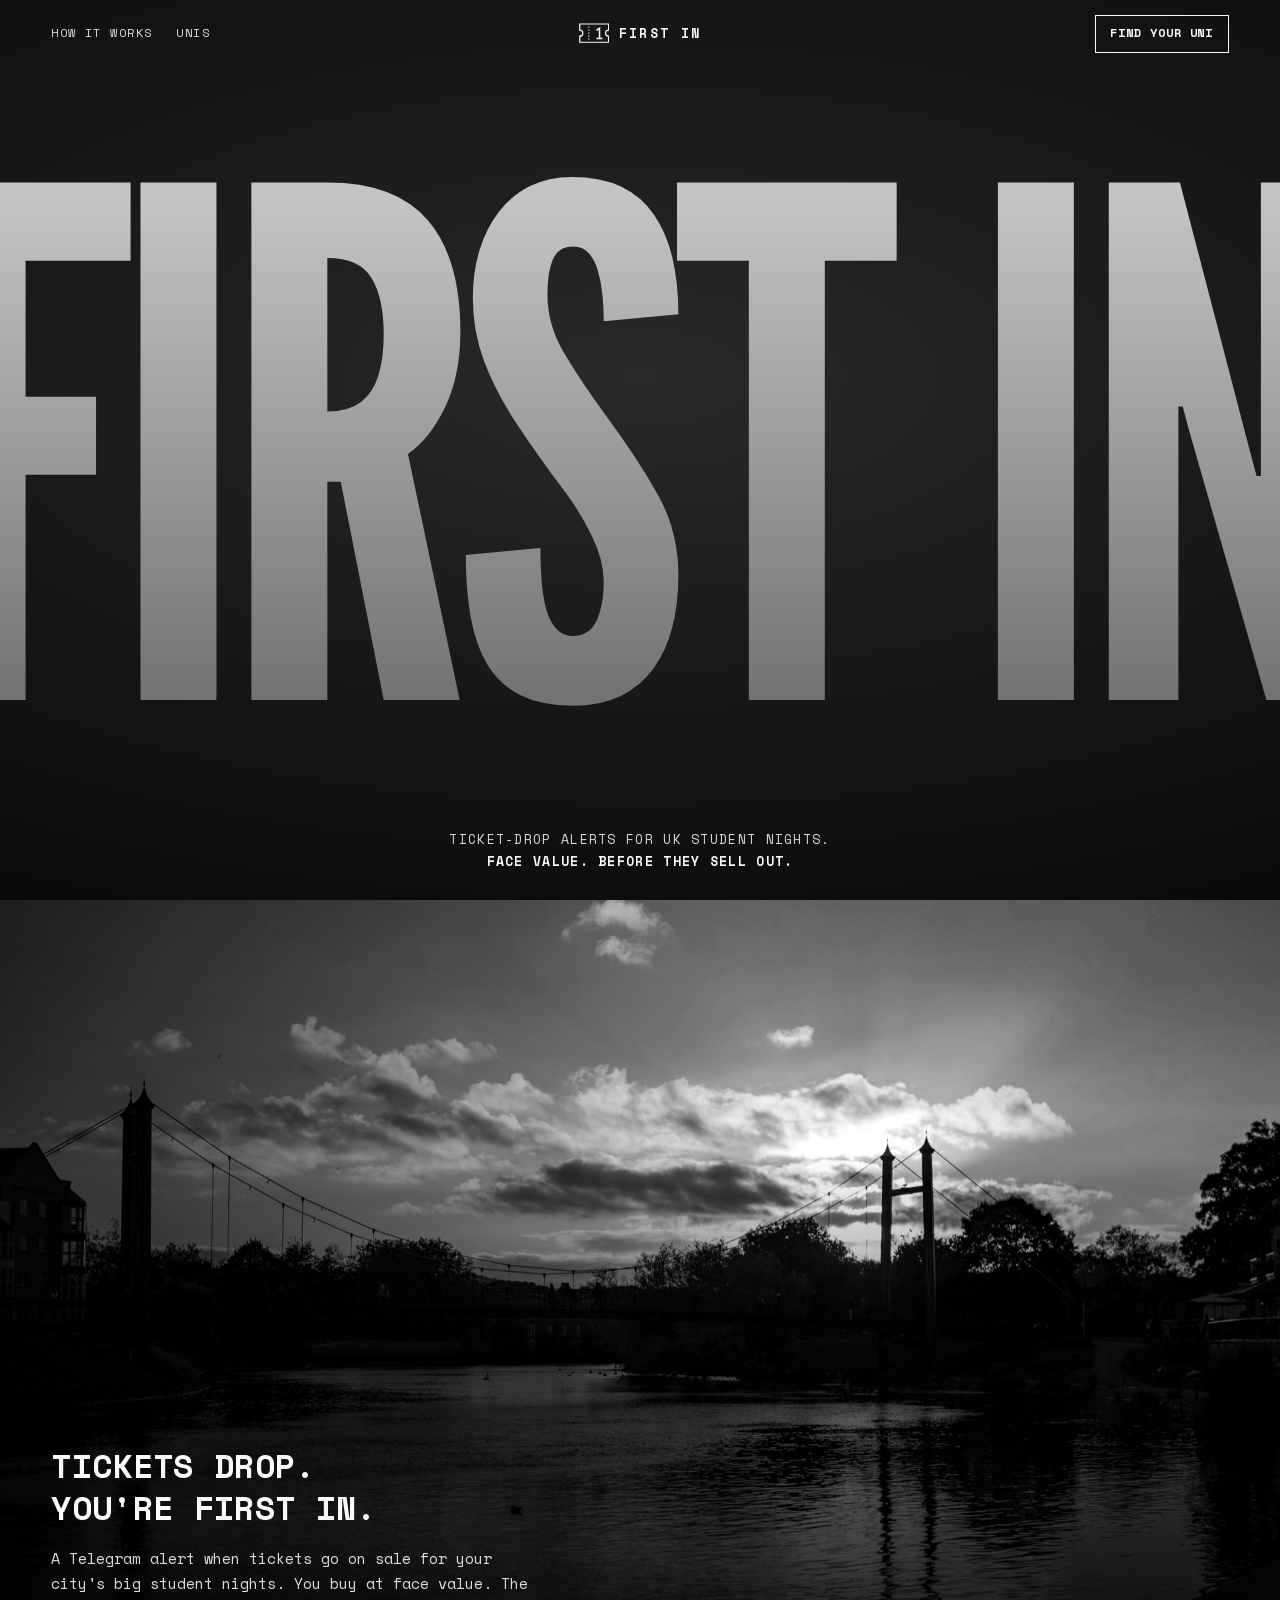
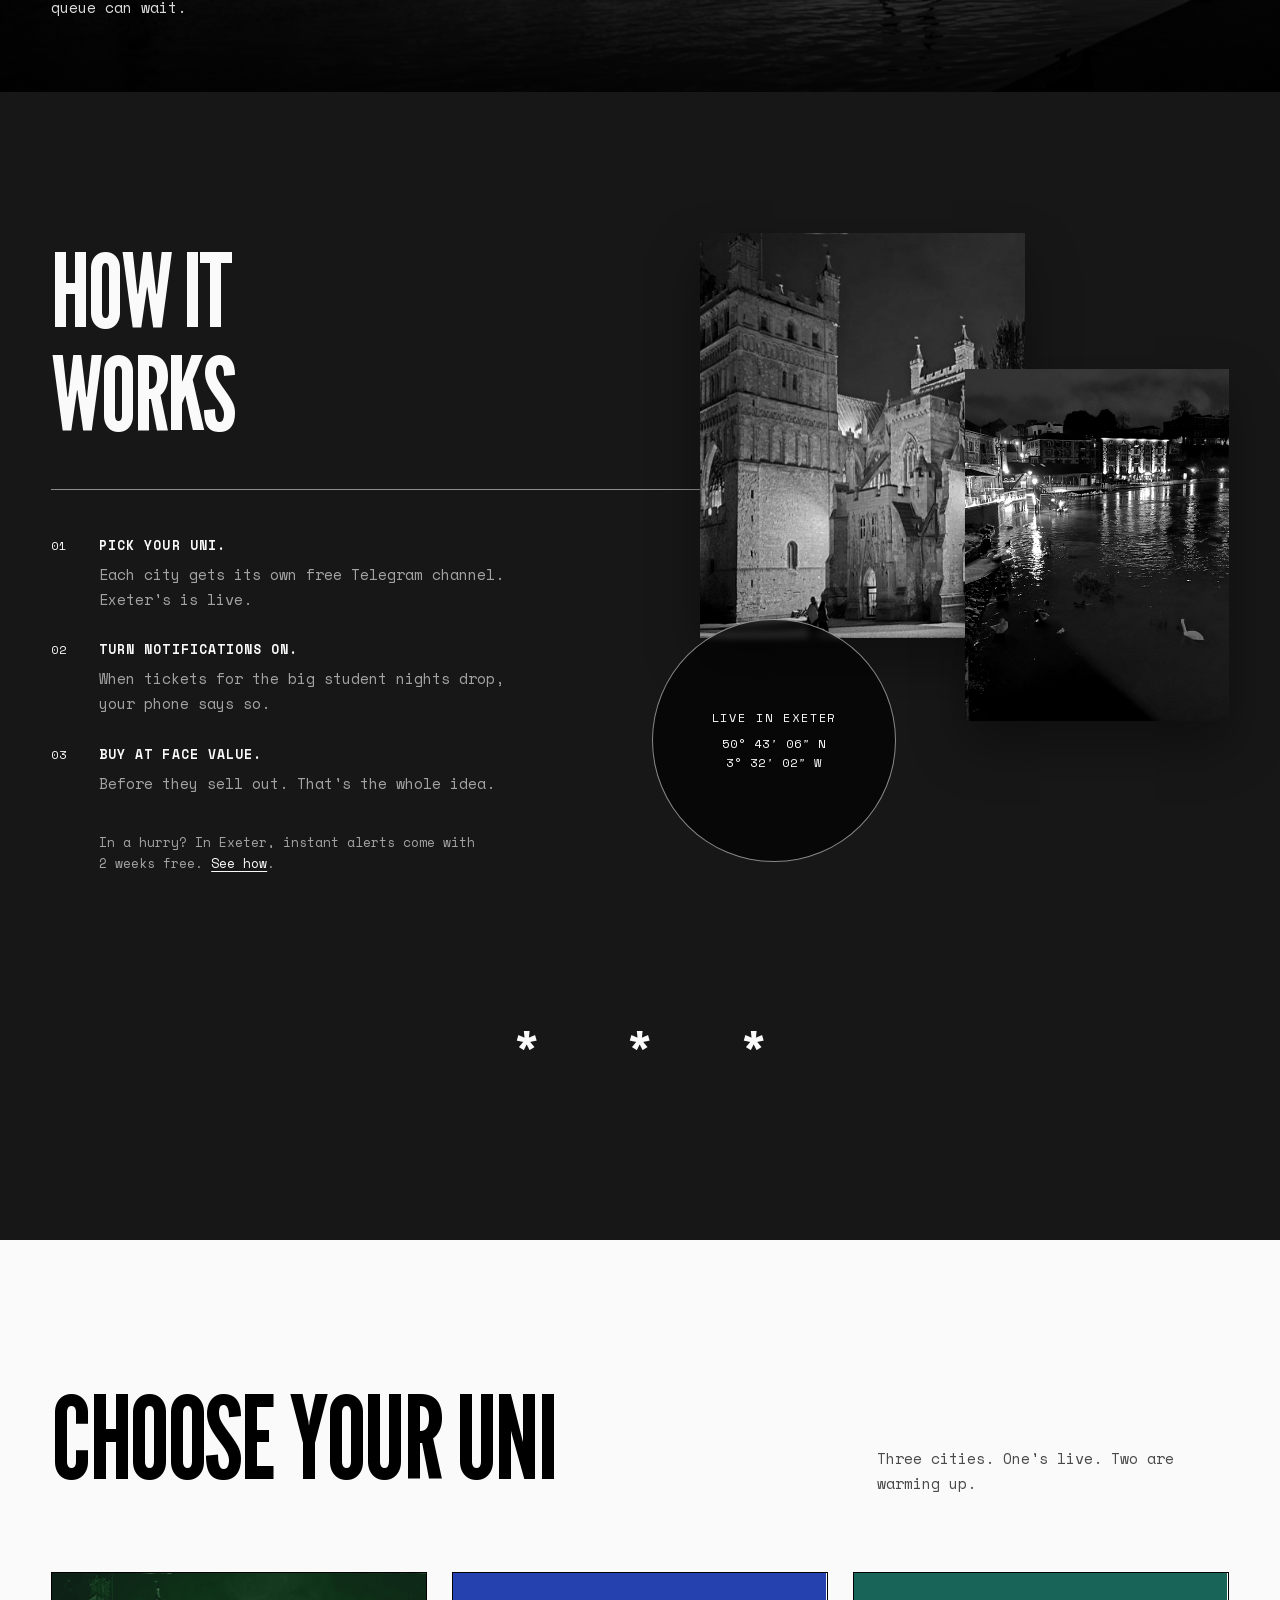
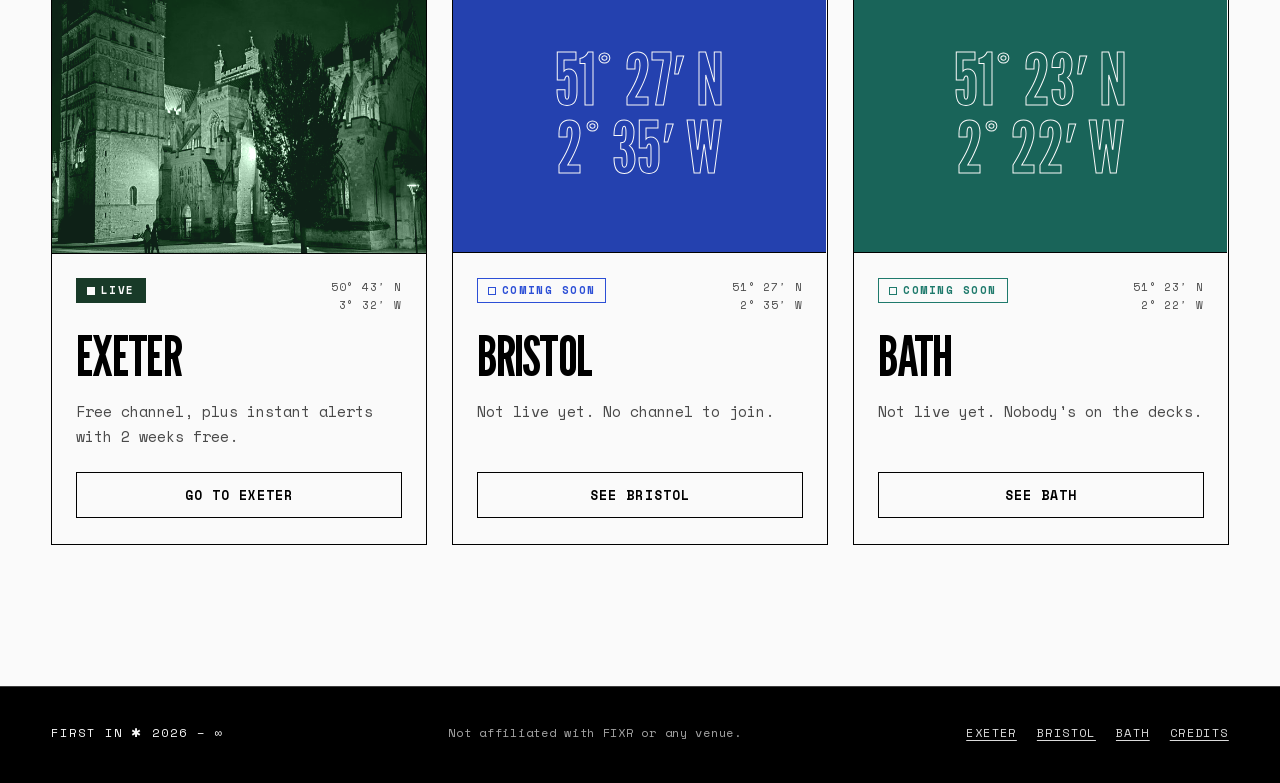
==== index.html @ 1afda3da "First In website: home, Exeter, Bristol and Bath (coming soon), credits Singularity-inspired static " ====
<!doctype html>
<html lang="en-GB">
<head>
  <meta charset="utf-8">
  <meta name="viewport" content="width=device-width, initial-scale=1">
  <title>First In – Ticket-drop alerts for UK student nights</title>
  <meta name="description" content="First In tells students the moment tickets drop for their city's big student nights, so they can buy at face value before they sell out. Live in Exeter. Bristol and Bath coming soon.">
  <meta name="theme-color" content="#171717">
  <meta property="og:type" content="website">
  <meta property="og:site_name" content="First In">
  <meta property="og:locale" content="en_GB">
  <meta property="og:title" content="First In – Ticket-drop alerts for UK student nights">
  <meta property="og:description" content="Know the moment tickets drop for your city's big student nights. Buy at face value, before they sell out.">
  <meta name="twitter:card" content="summary">
  <link rel="icon" href="assets/favicon.svg" type="image/svg+xml">
  <link rel="apple-touch-icon" href="assets/apple-touch-icon.png">
  <link rel="preload" href="assets/fonts/league-gothic-latin.woff2" as="font" type="font/woff2" crossorigin>
  <link rel="preload" href="assets/fonts/space-mono-400-latin.woff2" as="font" type="font/woff2" crossorigin>
  <link rel="preload" href="assets/fonts/space-mono-700-latin.woff2" as="font" type="font/woff2" crossorigin>
  <link rel="stylesheet" href="assets/css/style.css">
  <script src="assets/js/main.js" defer></script>
</head>
<body class="page-home">
  <header class="site-header">
    <a class="skip" href="#main">Skip to content</a>
    <nav class="site-nav" aria-label="Primary">
      <a href="#how">How it works</a>
      <a href="#unis">Unis</a>
    </nav>
    <a class="wordmark" href="./" aria-current="page">
      <svg class="logo" viewBox="0 0 40 26" width="30" height="20" aria-hidden="true" focusable="false"><path d="M1 1H39V9A4 4 0 0 0 39 17V25H1V17A4 4 0 0 0 1 9Z" fill="none" stroke="currentColor" stroke-width="1.6"/><path d="M13 4V22" fill="none" stroke="currentColor" stroke-width="1.2" stroke-dasharray="2 2"/><path d="M23 9.5L27 6.5V20M23 20H31" fill="none" stroke="currentColor" stroke-width="2"/></svg>
      <span>First In</span>
    </a>
    <a class="btn btn--small site-header__cta" href="#unis">Find your uni</a>
  </header>

  <main id="main">
    <section class="hero" aria-labelledby="hero-title">
      <div class="hero__stage">
        <h1 class="hero__word" id="hero-title">First In</h1>
      </div>
      <p class="hero__tag">Ticket-drop alerts for UK student nights. <strong>Face value. Before they sell out.</strong></p>
      <div class="hero__meta">
        <p>Live: Exeter</p>
        <p>Soon: Bristol, Bath</p>
        <p>On Telegram</p>
      </div>
    </section>

    <section class="band" aria-label="Tickets drop">
      <div class="band__media ph" style="--pos: 50% 55%">
        <img src="assets/img/exeter-river-twilight-900.jpg"
             srcset="assets/img/exeter-river-twilight-900.jpg 900w, assets/img/exeter-river-twilight.jpg 1800w"
             sizes="(max-aspect-ratio: 1/1) 132vh, 100vw" width="900" height="600" loading="lazy" decoding="async"
             alt="The River Exe at sunset, with the suspension footbridge silhouetted against a golden sky">
      </div>
      <div class="band__text">
        <p class="band__line">Tickets drop.<br>You're first in.</p>
        <p class="band__sub">A Telegram alert when tickets go on sale for your city's big student nights. You buy at face value. The queue can wait.</p>
      </div>
    </section>

    <section class="editorial" id="how" aria-labelledby="how-title">
      <div class="editorial__text">
        <h2 class="display" id="how-title">How it<br>works</h2>
        <div class="editorial__rule" aria-hidden="true"></div>
        <ol class="steps" role="list">
          <li>
            <span class="steps__n">01</span>
            <div>
              <h3>Pick your uni.</h3>
              <p>Each city gets its own free Telegram channel. Exeter's is live.</p>
            </div>
          </li>
          <li>
            <span class="steps__n">02</span>
            <div>
              <h3>Turn notifications on.</h3>
              <p>When tickets for the big student nights drop, your phone says so.</p>
            </div>
          </li>
          <li>
            <span class="steps__n">03</span>
            <div>
              <h3>Buy at face value.</h3>
              <p>Before they sell out. That's the whole idea.</p>
            </div>
          </li>
        </ol>
        <p class="editorial__note">In a hurry? In Exeter, instant alerts come with 2&nbsp;weeks free. <a href="exeter/#join">See how</a>.</p>
      </div>

      <div class="collage">
        <figure class="ph collage__a">
          <img src="assets/img/exeter-cathedral-night-900.jpg" width="900" height="512"
               sizes="(max-width: 760px) 70vw, 30vw"
               srcset="assets/img/exeter-cathedral-night-900.jpg 900w, assets/img/exeter-cathedral-night.jpg 1800w"
               loading="lazy" decoding="async" style="object-position: 22% 50%"
               alt="Exeter Cathedral floodlit against a deep blue night sky">
        </figure>
        <figure class="ph collage__b">
          <img src="assets/img/exeter-quay-night-900.jpg" width="900" height="675"
               sizes="(max-width: 760px) 50vw, 25vw"
               srcset="assets/img/exeter-quay-night-900.jpg 900w, assets/img/exeter-quay-night.jpg 1800w"
               loading="lazy" decoding="async" style="object-position: 60% 50%"
               alt="Exeter Quay at night, its lights reflected in the River Exe">
        </figure>
        <p class="coords">
          <span class="coords__label">Live in Exeter</span>
          <span>50° 43′ 06″ N</span>
          <span>3° 32′ 02″ W</span>
        </p>
      </div>
    </section>

    <hr class="divider">

    <section class="light" id="unis" aria-labelledby="unis-title">
      <div class="light__head">
        <h2 class="display" id="unis-title">Choose your uni</h2>
        <p class="light__intro">Three cities. One's live. Two are warming up.</p>
      </div>

      <ul class="cards" role="list">
        <li class="card card--exeter">
          <div class="card__media ph ph--duo">
            <img src="assets/img/exeter-cathedral-night-900.jpg" width="900" height="512"
                 sizes="(max-width: 760px) 100vw, 33vw"
                 srcset="assets/img/exeter-cathedral-night-900.jpg 900w, assets/img/exeter-cathedral-night.jpg 1800w"
                 loading="lazy" decoding="async" style="object-position: 35% 50%"
                 alt="Exeter Cathedral floodlit against a deep blue night sky">
          </div>
          <div class="card__body">
            <div class="card__top">
              <p class="status status--live">Live</p>
              <p class="card__coords">50° 43′ N<br>3° 32′ W</p>
            </div>
            <h3 class="card__title">Exeter</h3>
            <p class="card__text">Free channel, plus instant alerts with 2&nbsp;weeks free.</p>
            <div class="card__actions">
              <a class="btn btn--block" href="exeter/">Go to Exeter</a>
            </div>
          </div>
        </li>

        <li class="card card--bristol">
          <div class="card__media card__panel" aria-hidden="true">
            <span>51° 27′ N</span>
            <span>2° 35′ W</span>
          </div>
          <div class="card__body">
            <div class="card__top">
              <p class="status">Coming soon</p>
              <p class="card__coords">51° 27′ N<br>2° 35′ W</p>
            </div>
            <h3 class="card__title">Bristol</h3>
            <p class="card__text">Not live yet. No channel to join.</p>
            <div class="card__actions">
              <a class="btn btn--block" href="bristol/">See Bristol</a>
            </div>
          </div>
        </li>

        <li class="card card--bath">
          <div class="card__media card__panel" aria-hidden="true">
            <span>51° 23′ N</span>
            <span>2° 22′ W</span>
          </div>
          <div class="card__body">
            <div class="card__top">
              <p class="status">Coming soon</p>
              <p class="card__coords">51° 23′ N<br>2° 22′ W</p>
            </div>
            <h3 class="card__title">Bath</h3>
            <p class="card__text">Not live yet. Nobody's on the decks.</p>
            <div class="card__actions">
              <a class="btn btn--block" href="bath/">See Bath</a>
            </div>
          </div>
        </li>
      </ul>
    </section>
  </main>

  <footer class="site-footer">
    <p class="site-footer__mark">First In <span class="star" aria-hidden="true">✱</span> 2026 – ∞</p>
    <p>Not affiliated with FIXR or any venue.</p>
    <nav aria-label="Footer">
      <ul>
        <li><a href="exeter/">Exeter</a></li>
        <li><a href="bristol/">Bristol</a></li>
        <li><a href="bath/">Bath</a></li>
        <li><a href="credits/">Credits</a></li>
      </ul>
    </nav>
  </footer>
</body>
</html>
---- assets/css/style.css ----
/* ==========================================================================
   First In - shared stylesheet
   One file for every page. Each page picks its palette with a body class:
     (none)          neutral monochrome (home, credits, 404)
     .theme-exeter   forest green, brass, ivory
     .theme-bristol  monochrome + Bristol-blue accent
     .theme-bath     monochrome + spa-water accent
   ========================================================================== */

/* ---------- Fonts (self-hosted, SIL OFL 1.1 - see assets/fonts/) ---------- */

@font-face {
  font-family: "League Gothic";
  src: url("../fonts/league-gothic-latin.woff2") format("woff2");
  font-weight: 400;
  font-style: normal;
  font-display: swap;
}

@font-face {
  font-family: "Space Mono";
  src: url("../fonts/space-mono-400-latin.woff2") format("woff2");
  font-weight: 400;
  font-style: normal;
  font-display: swap;
}

@font-face {
  font-family: "Space Mono";
  src: url("../fonts/space-mono-700-latin.woff2") format("woff2");
  font-weight: 700;
  font-style: normal;
  font-display: swap;
}

/* ---------- Tokens ---------- */

:root {
  --font-display: "League Gothic", "Oswald", "Impact", "Arial Narrow", sans-serif;
  --font-mono: "Space Mono", ui-monospace, "SF Mono", Menlo, Consolas, monospace;

  /* neutral palette */
  --black: #000;
  --dark: #171717;
  --grey: #dcdcdc;
  --paper: #fafafa;
  --white: #fff;

  /* dark surfaces */
  --bg: var(--dark);
  --bg-glow: #2a2a2a;
  --bg-deep: #050505;
  --footer-bg: var(--black);
  --fg: var(--grey);          /* 13:1 on #171717 */
  --fg-strong: var(--paper);
  --fg-muted: #a3a3a3;        /* 7.1:1 on #171717 */
  --accent: var(--paper);     /* buttons, numbers, small labels on dark */
  --rule: rgba(220, 220, 220, 0.28);
  --rule-strong: rgba(220, 220, 220, 0.6);
  --focus: var(--paper);
  --header-solid: rgba(23, 23, 23, 0.94);
  --shade: 0, 0, 0;           /* rgb triplet for photo overlays */

  /* the giant hero word */
  --word-top: #c4c4c4;
  --word-bottom: #737373;     /* lowest stop still 3.8:1 on #171717 (large text) */

  /* light section */
  --light-bg: var(--paper);
  --light-fg: var(--black);
  --light-muted: #4a4a4a;     /* 8.5:1 on #fafafa */
  --light-accent: var(--black);

  /* photo treatment: neutral = plain greyscale */
  --duo-mid: transparent;
  --duo-hi: transparent;
  --duo-lo: transparent;

  --gutter: clamp(1rem, 4vw, 3.5rem);
  --section-pad: clamp(4.5rem, 11vw, 10rem);
  --header-h: 4.25rem;
}

.theme-exeter {
  --bg: #10261a;
  --bg-glow: #1f4a33;
  --bg-deep: #07140d;
  --footer-bg: #07140d;
  --fg: #f3eee2;              /* 13.8:1 on #10261a */
  --fg-strong: #f3eee2;
  --fg-muted: #c9c2ae;        /* 9.0:1 */
  --accent: #c9a86a;          /* brass, 7.1:1 on #10261a */
  --rule: rgba(201, 168, 106, 0.38);
  --rule-strong: rgba(201, 168, 106, 0.8);
  --focus: #c9a86a;
  --header-solid: rgba(16, 38, 26, 0.95);
  --shade: 7, 20, 13;
  --word-top: #e2c992;
  --word-bottom: #93754a;     /* 3.7:1 on #10261a (large text) */
  --light-bg: #f3eee2;
  --light-fg: #10261a;        /* 13.8:1 on ivory */
  --light-muted: #34463a;     /* 8.7:1 on ivory */
  --light-accent: #7a5e2f;    /* dark brass, 5.2:1 on ivory */
  --duo-mid: #1f4a33;
  --duo-hi: #f1e3c2;
  --duo-lo: #0e2117;
}

.theme-bristol {
  --accent: #8aa2ff;          /* Bristol blue (glass), 7.4:1 on #171717 */
  --rule: rgba(138, 162, 255, 0.3);
  --rule-strong: rgba(138, 162, 255, 0.75);
  --focus: #8aa2ff;
  --light-accent: #2c4fd6;
  --duo-mid: #3c4870;
  --duo-hi: #eceef4;
  --duo-lo: #0c0f18;
}

.theme-bath {
  --accent: #63c7b5;          /* spa water, 8.8:1 on #171717 */
  --rule: rgba(99, 199, 181, 0.3);
  --rule-strong: rgba(99, 199, 181, 0.75);
  --focus: #63c7b5;
  --light-accent: #1f7a6c;
  --duo-mid: #3b625b;
  --duo-hi: #ecf3f1;
  --duo-lo: #0a1412;
}

/* ---------- Base ---------- */

*,
*::before,
*::after {
  box-sizing: border-box;
}

html {
  -webkit-text-size-adjust: 100%;
  text-size-adjust: 100%;
}

@media (prefers-reduced-motion: no-preference) {
  html {
    scroll-behavior: smooth;
  }
}

body {
  margin: 0;
  background: var(--bg);
  color: var(--fg);
  font-family: var(--font-mono);
  font-size: 0.875rem;
  line-height: 1.65;
  overflow-x: hidden;
  overflow-x: clip;
  -webkit-font-smoothing: antialiased;
  -moz-osx-font-smoothing: grayscale;
}

@media (min-width: 1200px) {
  body {
    font-size: 0.9375rem;
  }
}

img,
svg {
  display: block;
  max-width: 100%;
}

img {
  height: auto;
}

a {
  color: inherit;
  text-underline-offset: 0.22em;
  text-decoration-thickness: 1px;
}

a:hover {
  text-decoration-thickness: 2px;
}

:focus-visible {
  outline: 2px solid var(--focus);
  outline-offset: 3px;
}

p {
  margin: 0 0 1em;
}

h1,
h2,
h3 {
  margin: 0;
  font-weight: 400;
}

[id] {
  scroll-margin-top: calc(var(--header-h) + 1rem);
}

.visually-hidden {
  position: absolute !important;
  width: 1px;
  height: 1px;
  padding: 0;
  margin: -1px;
  overflow: hidden;
  clip: rect(0 0 0 0);
  white-space: nowrap;
  border: 0;
}

.skip {
  position: absolute;
  left: var(--gutter);
  top: 0.75rem;
  z-index: 100;
  padding: 0.6rem 1rem;
  background: var(--fg-strong);
  color: var(--bg);
  font-size: 0.8125rem;
  text-transform: uppercase;
  letter-spacing: 0.08em;
  text-decoration: none;
}

/* hidden until focused (clipped, not moved off-screen, so the header's
   backdrop blur can't pick it up) */
.skip:not(:focus) {
  clip-path: inset(50%);
  width: 1px;
  height: 1px;
  padding: 0;
  overflow: hidden;
  white-space: nowrap;
}

/* ---------- Type ---------- */

.display {
  font-family: var(--font-display);
  font-weight: 400; /* League Gothic ships one (already heavy) weight */
  font-synthesis: none;
  text-transform: uppercase;
  letter-spacing: -0.03em;
  line-height: 1;
  font-size: clamp(3.4rem, 8vw, 9.5rem);
  color: var(--fg-strong);
}

.label {
  font-size: 0.75rem;
  text-transform: uppercase;
  letter-spacing: 0.14em;
  color: var(--fg-muted);
}

.mono-upper {
  text-transform: uppercase;
  letter-spacing: 0.06em;
}

/* ---------- Buttons ---------- */

.btn {
  --btn-fg: var(--accent);
  --btn-bg: var(--bg);
  display: inline-flex;
  align-items: center;
  justify-content: center;
  gap: 0.6em;
  min-height: 2.875rem;
  padding: 0.8rem 1.35rem;
  border: 1px solid var(--btn-fg);
  border-radius: 0;
  background: transparent;
  color: var(--btn-fg);
  font-family: var(--font-mono);
  font-size: 0.8125rem;
  font-weight: 700;
  line-height: 1.2;
  text-transform: uppercase;
  letter-spacing: 0.08em;
  text-decoration: none;
  text-align: center;
  cursor: pointer;
  transition: background-color 0.2s ease, color 0.2s ease;
}

.btn:hover,
.btn:focus-visible {
  background: var(--btn-fg);
  color: var(--btn-bg);
}

.btn--small {
  min-height: 2.375rem;
  padding: 0.55rem 0.9rem;
  font-size: 0.75rem;
}

.btn--block {
  display: flex;
  width: 100%;
}

.btn--quiet {
  --btn-fg: var(--fg);
}

/* ---------- Header ---------- */

.site-header {
  position: absolute;
  inset: 0 0 auto 0;
  z-index: 50;
  display: grid;
  grid-template-columns: 1fr auto 1fr;
  align-items: center;
  gap: 1rem;
  min-height: var(--header-h);
  padding: 0.75rem var(--gutter);
  color: var(--fg);
  border-bottom: 1px solid transparent;
  transition: background-color 0.3s ease, border-color 0.3s ease;
}

/* With JS the header sticks to the top and turns solid once you scroll.
   Without JS it simply scrolls away with the hero. */
.js .site-header {
  position: fixed;
}

.site-header.is-solid {
  background: var(--header-solid);
  border-bottom-color: var(--rule);
  -webkit-backdrop-filter: blur(8px);
  backdrop-filter: blur(8px);
}

.site-nav {
  display: flex;
  gap: 1.5rem;
  font-size: 0.75rem;
  text-transform: uppercase;
  letter-spacing: 0.12em;
}

.site-nav a {
  text-decoration: none;
  padding: 0.35rem 0;
  border-bottom: 1px solid transparent;
}

.site-nav a:hover,
.site-nav a[aria-current="page"] {
  border-bottom-color: currentColor;
}

.wordmark {
  display: inline-flex;
  align-items: center;
  gap: 0.6rem;
  justify-self: center;
  padding: 0.35rem 0;
  color: var(--fg-strong);
  font-size: 0.8125rem;
  font-weight: 700;
  text-transform: uppercase;
  letter-spacing: 0.18em;
  text-decoration: none;
  white-space: nowrap;
}

.wordmark .logo {
  width: 1.9rem;
  height: auto;
  flex: none;
}

.wordmark__sub {
  color: var(--accent);
  font-weight: 400;
}

.site-header__cta {
  justify-self: end;
}

@media (max-width: 760px) {
  .site-header {
    grid-template-columns: 1fr auto;
  }

  .site-nav {
    display: none;
  }

  .wordmark {
    justify-self: start;
  }
}

@media (max-width: 400px) {
  .wordmark {
    letter-spacing: 0.12em;
    font-size: 0.75rem;
  }

  .wordmark .logo {
    width: 1.6rem;
  }
}

/* ---------- Hero ---------- */

.hero {
  position: relative;
  display: grid;
  grid-template-rows: 1fr auto auto;
  min-height: 100vh;
  min-height: 100svh;
  padding: calc(var(--header-h) + 0.5rem) 0 1.75rem;
  overflow: hidden;
  background:
    radial-gradient(120% 75% at 50% 42%, var(--bg-glow) 0%, var(--bg) 48%, var(--bg-deep) 100%);
  isolation: isolate;
}

.hero__stage {
  display: flex;
  align-items: center;
  justify-content: center; /* an over-wide child overflows equally both sides */
  min-width: 0;
}

.hero__word {
  flex: none;
  margin: 0;
  font-family: var(--font-display);
  font-weight: 400;
  font-synthesis: none;
  /* purely width-driven so the word always bleeds off both edges. It is never
     shrunk to fit the height: on wide, short screens the hero just runs past
     the fold (the tagline sits below it) rather than losing the crop */
  font-size: var(--hero-size, 55vw);
  translate: var(--hero-nudge, 0) 0;
  line-height: 0.86;
  letter-spacing: -0.03em;
  text-transform: uppercase;
  white-space: nowrap;
  color: var(--word-bottom);
  background: linear-gradient(180deg, var(--word-top) 10%, var(--word-bottom) 92%);
  -webkit-background-clip: text;
  background-clip: text;
  -webkit-text-fill-color: transparent;
  user-select: none;
}

@media (prefers-reduced-motion: no-preference) {
  .hero__word {
    animation: drift 26s ease-in-out infinite alternate;
  }
}

/* each word overflows ~5vw per side, so a 2vw drift keeps both edges cropped */
@keyframes drift {
  from {
    transform: translateX(-2vw);
  }
  to {
    transform: translateX(2vw);
  }
}

.hero__tag {
  max-width: 34rem;
  margin: 1.25rem auto 0;
  padding: 0 var(--gutter);
  text-align: center;
  font-size: 0.8125rem;
  line-height: 1.7;
  text-transform: uppercase;
  letter-spacing: 0.1em;
  color: var(--fg);
  text-wrap: balance;
}

.hero__tag strong {
  display: block;
  color: var(--accent);
  font-weight: 700;
}

.hero__actions {
  display: flex;
  flex-wrap: wrap;
  justify-content: center;
  gap: 0.75rem;
  margin-top: 1.5rem;
  padding: 0 var(--gutter);
}

.hero__meta {
  display: flex;
  flex-wrap: wrap;
  justify-content: space-between;
  gap: 0.5rem 2rem;
  margin-top: 2.5rem;
  padding: 0 var(--gutter);
  font-size: 0.6875rem;
  text-transform: uppercase;
  letter-spacing: 0.14em;
  color: var(--fg-muted);
}

.hero__meta p {
  margin: 0;
}

/* Page-specific hero sizes, measured from League Gothic's glyph widths
   (incl. -0.03em tracking) so each word's ink is ~108-110% of the viewport
   width. --hero-nudge centres the ink rather than the advance box (the first
   letter's left side bearing is wider than the last one's right), so both
   edges crop by the same amount. */
.page-home    { --hero-size: 55vw;  --hero-nudge: -0.015em; }
.page-exeter  { --hero-size: 59vw;  --hero-nudge: -0.025em; }
.page-bristol { --hero-size: 54vw;  --hero-nudge: -0.033em; }
.page-bath    { --hero-size: 88vw;  --hero-nudge: -0.015em; }
.page-404     { --hero-size: 112vw; --hero-nudge: -0.016em; }

/* On short landscape screens drop the meta row so the hero stays compact */
@media (min-aspect-ratio: 1/1) and (max-height: 1000px) {
  .hero__meta {
    display: none;
  }
}

/* Portrait phones: the word is width-bound, so trim the empty height around it */
@media (max-aspect-ratio: 3/4) {
  .hero {
    min-height: 0;
    padding-top: calc(var(--header-h) + 16vh);
    padding-bottom: 9vh;
  }

  /* coming-soon and 404 heroes carry a button: keep it above the fold */
  .hero--actions {
    padding-top: calc(var(--header-h) + 6vh);
  }

  .hero__tag {
    margin-top: 2.25rem;
  }
}

@media (max-width: 600px) {
  .hero__tag {
    letter-spacing: 0.05em;
  }

  .hero__meta {
    justify-content: center;
    text-align: center;
  }
}

/* ---------- Photos: greyscale by default, duotone where a palette says so ---------- */

.ph {
  position: relative;
  overflow: hidden;
  background: var(--duo-mid, transparent);
  isolation: isolate;
}

.ph img {
  width: 100%;
  height: 100%;
  object-fit: cover;
  filter: grayscale(1) contrast(1.08);
}

.ph--plain img {
  filter: none;
}

.ph--duo img {
  mix-blend-mode: luminosity;
  filter: grayscale(1) contrast(1.12) brightness(1.04);
}

/* highlights pushed toward the light tone, shadows lifted to the dark tone */
.ph--duo::before,
.ph--duo::after {
  content: "";
  position: absolute;
  inset: 0;
  pointer-events: none;
}

.ph--duo::before {
  background: var(--duo-hi);
  mix-blend-mode: multiply;
}

.ph--duo::after {
  background: var(--duo-lo);
  mix-blend-mode: lighten;
}

/* ---------- Full-bleed photo band ---------- */

.band {
  position: relative;
  display: grid;
  align-items: end;
  min-height: 88vh;
  min-height: 88svh;
  color: var(--fg-strong);
  background: var(--bg-deep);
}

.band__media {
  position: absolute;
  inset: 0;
}

.band__media img {
  object-position: var(--pos, 50% 50%);
}

.band::after {
  content: "";
  position: absolute;
  inset: 0;
  background:
    linear-gradient(0deg, rgba(var(--shade), 0.92) 0%, rgba(var(--shade), 0.6) 32%, rgba(var(--shade), 0) 68%),
    linear-gradient(90deg, rgba(var(--shade), 0.55) 0%, rgba(var(--shade), 0) 60%);
  pointer-events: none;
}

/* Coming-soon pages: no photo, just the line on a dark panel */
.band--plain {
  min-height: 50vh;
  min-height: 50svh;
  border-top: 1px solid var(--rule);
  background: radial-gradient(75% 95% at 0% 100%, var(--bg-glow) 0%, var(--bg-deep) 72%);
}

.band--plain::after {
  content: none;
}

.band__text {
  position: relative;
  z-index: 1;
  max-width: 44rem;
  padding: 0 var(--gutter) clamp(2.5rem, 8vh, 6rem);
}

.band__line {
  margin: 0 0 1.1rem;
  font-size: clamp(1.35rem, 2.6vw, 2.25rem);
  line-height: 1.25;
  text-transform: uppercase;
  letter-spacing: 0.01em;
  font-weight: 700;
  text-wrap: balance;
}

.band__sub {
  max-width: 30rem;
  margin: 0;
  color: var(--fg);
  text-wrap: pretty;
}

.band__sub a {
  color: var(--accent);
}

/* ---------- Editorial section + collage ---------- */

.editorial {
  position: relative;
  display: grid;
  grid-template-columns: minmax(0, 5fr) minmax(0, 6fr);
  gap: clamp(2rem, 6vw, 6rem);
  align-items: center;
  padding: var(--section-pad) var(--gutter);
}

.editorial__text {
  position: relative;
  z-index: 2;
}

.editorial__rule {
  position: relative;
  height: 1px;
  margin: clamp(1.75rem, 3.5vw, 3rem) 0;
  /* runs across the gap and under the collage */
  width: calc(100% + clamp(2rem, 6vw, 6rem) + 18%);
  background: var(--rule-strong);
  z-index: -1;
}

.steps {
  list-style: none;
  margin: 0;
  padding: 0;
  display: grid;
  gap: 1.75rem;
  max-width: 30rem;
}

.steps li {
  display: grid;
  grid-template-columns: 3rem 1fr;
  align-items: baseline;
}

.steps__n {
  color: var(--accent);
  font-size: 0.75rem;
  letter-spacing: 0.1em;
}

.steps h3 {
  margin: 0 0 0.35rem;
  font-size: 0.8125rem;
  font-weight: 700;
  text-transform: uppercase;
  letter-spacing: 0.08em;
  color: var(--fg-strong);
}

.steps p {
  margin: 0;
  color: var(--fg-muted);
  text-wrap: pretty;
}

.steps p + p {
  margin-top: 0.5rem;
}

.steps a {
  color: var(--accent);
}

.editorial__note {
  max-width: 30rem;
  margin: 2.25rem 0 0;
  padding-left: 3rem;
  color: var(--fg-muted);
  font-size: 0.8125rem;
  text-wrap: pretty;
}

.editorial__note a {
  color: var(--accent);
}

/* above .editorial__text (z-index 2) so the rule tucks under the photos */
.collage {
  position: relative;
  z-index: 3;
  aspect-ratio: 1 / 1.08;
  margin: 0;
}

.collage .ph {
  position: absolute;
  margin: 0;
  box-shadow: 0 1.5rem 3rem rgba(0, 0, 0, 0.35);
}

.collage__a {
  top: 0;
  left: 12%;
  width: 54%;
  aspect-ratio: 4 / 5;
}

.collage__b {
  top: 21%;
  right: 0;
  width: 44%;
  aspect-ratio: 3 / 4;
  z-index: 2;
}

.coords {
  position: absolute;
  left: 4%;
  bottom: 3%;
  z-index: 4;
  display: grid;
  place-content: center;
  width: clamp(9.5rem, 19vw, 17.5rem);
  aspect-ratio: 1;
  margin: 0;
  border: 1px solid var(--rule-strong);
  border-radius: 50%;
  background: rgba(var(--shade), 0.66);
  -webkit-backdrop-filter: blur(3px);
  backdrop-filter: blur(3px);
  text-align: center;
  font-size: clamp(0.6875rem, 0.95vw, 0.875rem);
  line-height: 1.6;
  letter-spacing: 0.08em;
  color: var(--fg-strong);
}

.coords__label {
  display: block;
  margin-bottom: 0.4rem;
  font-size: max(0.75rem, 0.85em);
  text-transform: uppercase;
  letter-spacing: 0.16em;
  color: var(--accent);
}

.coords span {
  display: block;
}

@media (max-width: 760px) {
  .editorial {
    grid-template-columns: 1fr;
  }

  .editorial__rule {
    width: calc(100% + var(--gutter));
  }

  .collage {
    aspect-ratio: 1 / 1.05;
    margin-top: 1rem;
  }

  .collage__a {
    left: 0;
    width: 68%;
    aspect-ratio: 4 / 4.6;
  }

  .collage__b {
    top: 30%;
    width: 46%;
  }

  .coords {
    bottom: 0;
    width: 9.5rem;
    font-size: 0.6875rem;
  }
}

/* ---------- Divider ---------- */

.divider {
  margin: 0;
  padding: 0 0 var(--section-pad);
  border: 0;
  height: auto;
  overflow: visible;
  text-align: center;
  color: var(--accent);
}

.divider::before {
  content: "* * *";
  display: block;
  font-family: var(--font-display);
  font-size: clamp(3.25rem, 6vw, 6rem);
  line-height: 1;
  letter-spacing: 0.5em;
  padding-left: 0.5em; /* balance the trailing letter-space so it centres */
}

/* ---------- Light section + cards ---------- */

.light {
  --accent: var(--light-fg);
  --fg: var(--light-fg);
  --fg-strong: var(--light-fg);
  --fg-muted: var(--light-muted);
  --focus: var(--light-fg);
  --bg: var(--light-bg);
  background: var(--light-bg);
  color: var(--light-fg);
  padding: var(--section-pad) var(--gutter);
}

.light__head {
  display: grid;
  grid-template-columns: minmax(0, 1fr) minmax(0, 22rem);
  gap: 1.5rem 4rem;
  align-items: end;
  margin-bottom: clamp(2.5rem, 6vw, 5rem);
}

.light__head .display {
  font-size: clamp(3.6rem, 9vw, 10.5rem);
}

.light__intro {
  margin: 0;
  color: var(--light-muted);
  text-wrap: pretty;
}

.light__foot {
  max-width: 44rem;
  margin: clamp(2rem, 4vw, 3rem) 0 0;
  color: var(--light-muted);
  font-size: 0.8125rem;
  text-wrap: pretty;
}

@media (max-width: 760px) {
  .light__head {
    grid-template-columns: 1fr;
  }
}

.cards {
  list-style: none;
  margin: 0;
  padding: 0;
  display: grid;
  grid-template-columns: repeat(auto-fit, minmax(min(100%, 17rem), 1fr));
  gap: clamp(1rem, 2vw, 1.75rem);
}

.cards--two {
  grid-template-columns: repeat(auto-fit, minmax(min(100%, 22rem), 1fr));
  max-width: 64rem;
}

.card {
  --card-accent: var(--light-accent);
  display: flex;
  flex-direction: column;
  border: 1px solid var(--light-fg);
  background: var(--light-bg);
}

.card__media {
  aspect-ratio: 4 / 3;
  border-bottom: 1px solid var(--light-fg);
}

/* coming-soon cards: no photo yet, just the city's coordinates in outline */
.card__panel {
  container-type: inline-size;
  display: flex;
  flex-direction: column;
  justify-content: center;
  align-items: center;
  overflow: hidden;
  background: var(--card-accent);
  /* a touch darker, so the live Exeter photo stays the strongest card */
  background: color-mix(in srgb, var(--card-accent) 82%, #000);
  color: var(--light-bg);
  font-family: var(--font-display);
  font-weight: 400;
  font-synthesis: none;
  line-height: 0.95;
  letter-spacing: 0.01em;
  white-space: nowrap;
  user-select: none;
}

.card__panel span {
  font-size: 4.5rem;
  font-size: 19cqi;
}

@supports (-webkit-text-stroke: 1px) {
  .card__panel {
    color: transparent;
    -webkit-text-stroke: 1px var(--light-bg);
  }
}

.card__body {
  display: flex;
  flex: 1;
  flex-direction: column;
  gap: 0.9rem;
  padding: 1.5rem 1.5rem 1.6rem;
}

.card__top {
  display: flex;
  justify-content: space-between;
  align-items: center;
  gap: 1rem;
}

.card__title {
  font-family: var(--font-display);
  font-weight: 400;
  font-synthesis: none;
  font-size: clamp(2.75rem, 4.4vw, 4rem);
  line-height: 1;
  letter-spacing: -0.03em;
  text-transform: uppercase;
}

.card__coords {
  margin: 0;
  font-size: 0.6875rem;
  letter-spacing: 0.08em;
  color: var(--light-muted);
  text-align: right;
}

.status {
  display: inline-flex;
  align-items: center;
  gap: 0.55em;
  align-self: flex-start;
  margin: 0;
  padding: 0.3rem 0.6rem;
  border: 1px solid var(--card-accent);
  color: var(--card-accent);
  font-size: 0.6875rem;
  font-weight: 700;
  text-transform: uppercase;
  letter-spacing: 0.14em;
  line-height: 1.3;
}

.status::before {
  content: "";
  width: 0.5rem;
  height: 0.5rem;
  border: 1px solid currentColor;
}

.status--live {
  background: var(--card-accent);
  border-color: var(--card-accent);
  color: var(--light-bg);
}

.status--live::before {
  background: currentColor;
}

.card__text {
  margin: 0;
  color: var(--light-muted);
  text-wrap: pretty;
}

.card__list {
  list-style: none;
  margin: 0;
  padding: 0;
  border-top: 1px solid var(--light-fg);
}

.card__list li {
  padding: 0.6rem 0;
  border-bottom: 1px solid color-mix(in srgb, var(--light-fg) 22%, transparent);
}

.card__price {
  margin: 0.25rem 0 0;
  font-family: var(--font-display);
  font-weight: 400;
  font-synthesis: none;
  font-size: clamp(4.5rem, 8vw, 7rem);
  line-height: 0.9;
  letter-spacing: -0.03em;
}

.card__price small {
  font-family: var(--font-mono);
  font-size: 0.8125rem;
  letter-spacing: 0.06em;
  text-transform: uppercase;
  color: var(--light-muted);
  margin-left: 0.4rem;
}

.card__kicker {
  margin: 0;
  font-size: 0.75rem;
  font-weight: 700;
  text-transform: uppercase;
  letter-spacing: 0.14em;
  color: var(--card-accent);
}

.card__actions {
  margin-top: auto;
  padding-top: 0.6rem;
}

/* per-uni accents on the home page cards, so each palette shows */
.card--exeter {
  --card-accent: #183a28;
  --duo-mid: #1f4a33;
  --duo-hi: #f1e3c2;
  --duo-lo: #0e2117;
}

.card--bristol {
  --card-accent: #2c4fd6;     /* 6.2:1 on #fafafa */
  --duo-mid: #3c4870;
  --duo-hi: #eceef4;
  --duo-lo: #0c0f18;
}

.card--bath {
  --card-accent: #1f7a6c;     /* 5.0:1 on #fafafa */
  --duo-mid: #3b625b;
  --duo-hi: #ecf3f1;
  --duo-lo: #0a1412;
}

/* ---------- Credits page ---------- */

.page-intro {
  padding: calc(var(--header-h) + clamp(3rem, 8vw, 7rem)) var(--gutter) clamp(2rem, 5vw, 4rem);
  background:
    radial-gradient(90% 60% at 50% 0%, var(--bg-glow) 0%, var(--bg) 60%);
}

.page-intro .display {
  font-size: clamp(4.5rem, 16vw, 15rem);
}

.page-intro p {
  max-width: 40rem;
  margin-top: 1.5rem;
  color: var(--fg-muted);
}

.credits {
  padding: 0 var(--gutter) var(--section-pad);
}

.credits h2 {
  margin: clamp(3rem, 6vw, 5rem) 0 1.5rem;
  font-size: clamp(2.6rem, 5vw, 4.5rem);
}

.credit-list {
  list-style: none;
  margin: 0;
  padding: 0;
  border-top: 1px solid var(--rule-strong);
}

.credit {
  display: grid;
  grid-template-columns: 7.5rem minmax(0, 1fr);
  gap: 1.25rem 1.75rem;
  align-items: start;
  padding: 1.5rem 0;
  border-bottom: 1px solid var(--rule);
}

.credit .ph {
  aspect-ratio: 1;
}

.credit h3 {
  margin: 0 0 0.5rem;
  font-size: 0.875rem;
  font-weight: 700;
  color: var(--fg-strong);
}

.credit dl {
  display: grid;
  grid-template-columns: max-content minmax(0, 1fr);
  gap: 0.2rem 1rem;
  margin: 0;
  color: var(--fg-muted);
  font-size: 0.8125rem;
}

.credit dt {
  text-transform: uppercase;
  letter-spacing: 0.1em;
  font-size: 0.6875rem;
  padding-top: 0.15rem;
}

.credit dd {
  margin: 0;
  color: var(--fg);
  overflow-wrap: anywhere;
}

.credit--font {
  grid-template-columns: minmax(0, 1fr);
}

.credits__note {
  max-width: 44rem;
  margin-top: 1.5rem;
  color: var(--fg-muted);
  font-size: 0.8125rem;
}

@media (max-width: 480px) {
  .credit {
    grid-template-columns: 4.5rem minmax(0, 1fr);
    gap: 1rem;
  }

  .credit dl {
    grid-template-columns: minmax(0, 1fr);
  }

  .credit dt {
    padding-top: 0.5rem;
  }
}

/* ---------- Footer ---------- */

.site-footer {
  display: grid;
  grid-template-columns: repeat(3, minmax(0, auto));
  justify-content: space-between;
  align-items: center;
  gap: 1rem 2rem;
  padding: 2.25rem var(--gutter) 2.5rem;
  background: var(--footer-bg);
  color: var(--fg-muted);
  font-size: 0.75rem;
  letter-spacing: 0.06em;
  border-top: 1px solid var(--rule);
}

.site-footer p {
  margin: 0;
}

.site-footer__mark {
  color: var(--fg-strong);
  text-transform: uppercase;
  letter-spacing: 0.16em;
}

.site-footer__mark .star {
  color: var(--accent);
}

.site-footer nav ul {
  display: flex;
  flex-wrap: wrap;
  gap: 0.5rem 1.25rem;
  margin: 0;
  padding: 0;
  list-style: none;
  text-transform: uppercase;
  letter-spacing: 0.12em;
}

.site-footer nav a {
  color: var(--fg);
}

@media (max-width: 900px) {
  .site-footer {
    grid-template-columns: 1fr;
    justify-content: start;
  }
}

/* ---------- Reduced motion ---------- */

@media (prefers-reduced-motion: reduce) {
  *,
  *::before,
  *::after {
    animation: none !important;
    transition: none !important;
  }
}
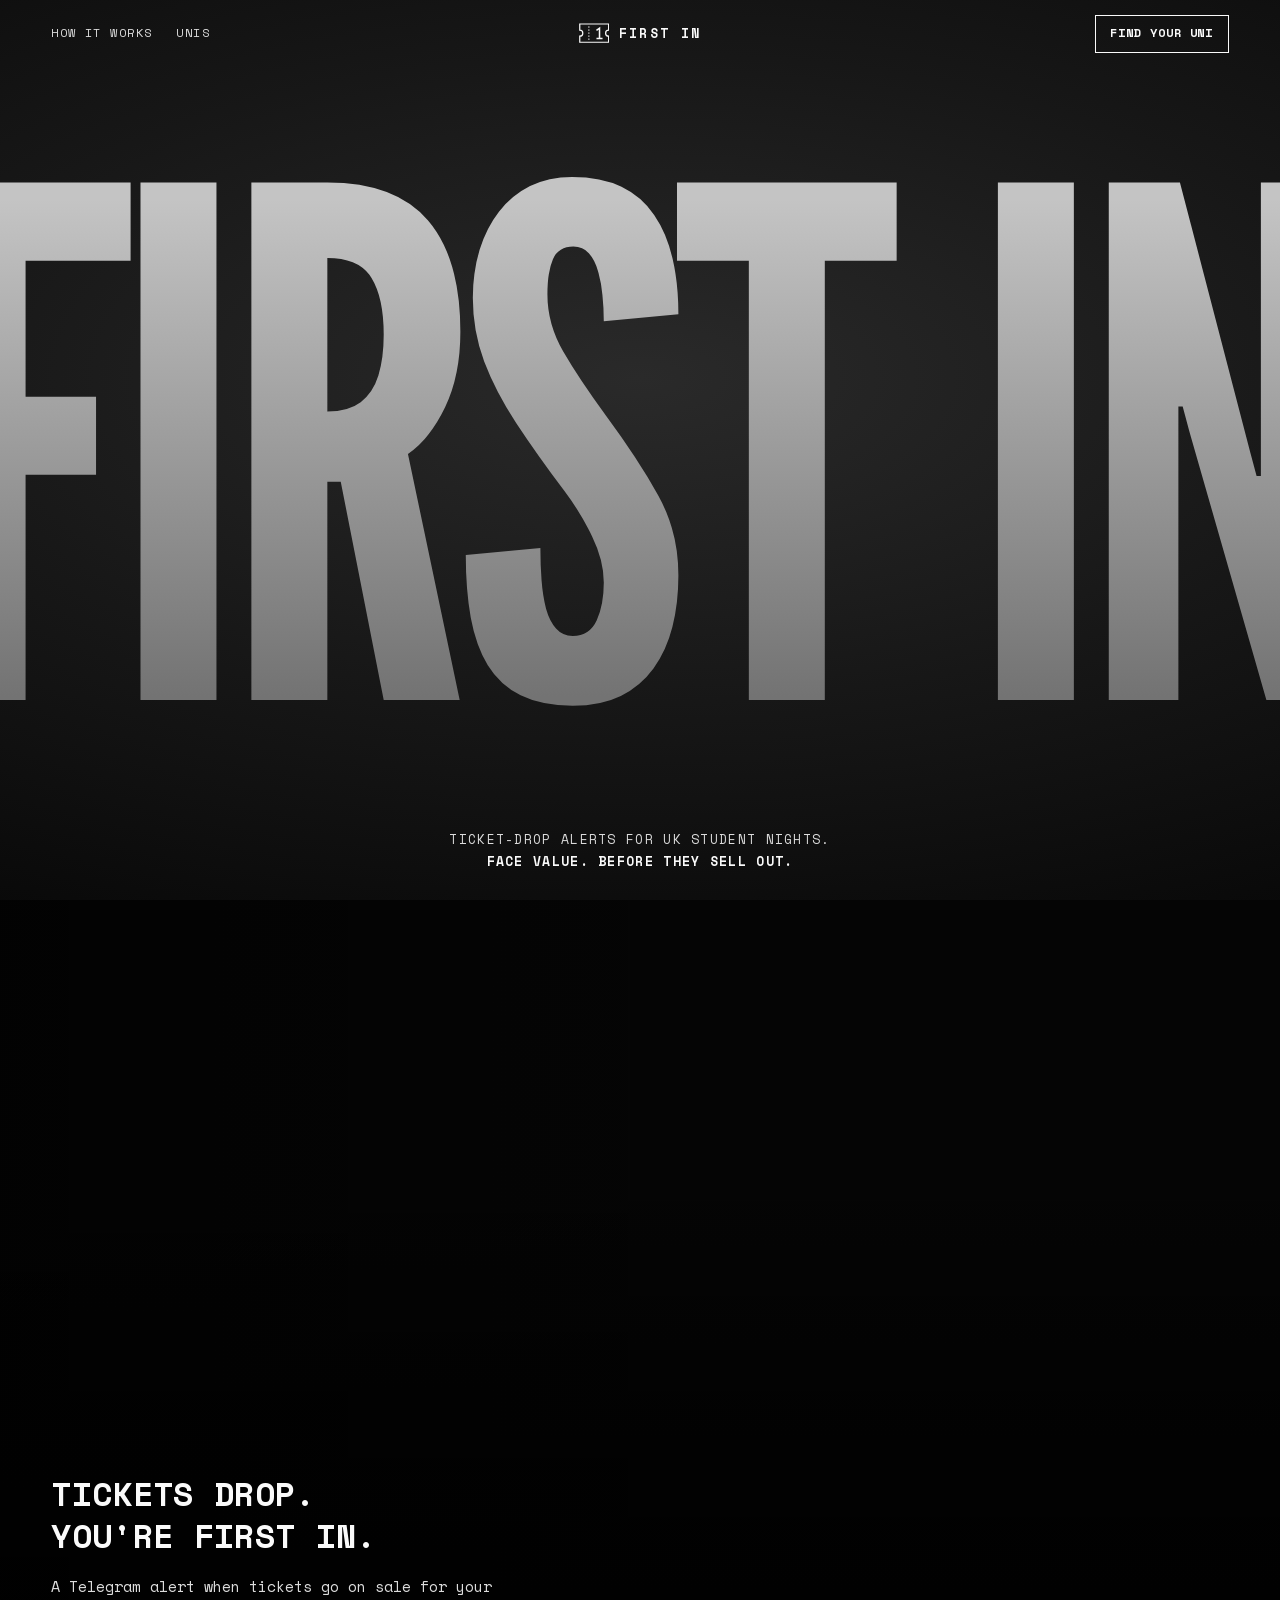
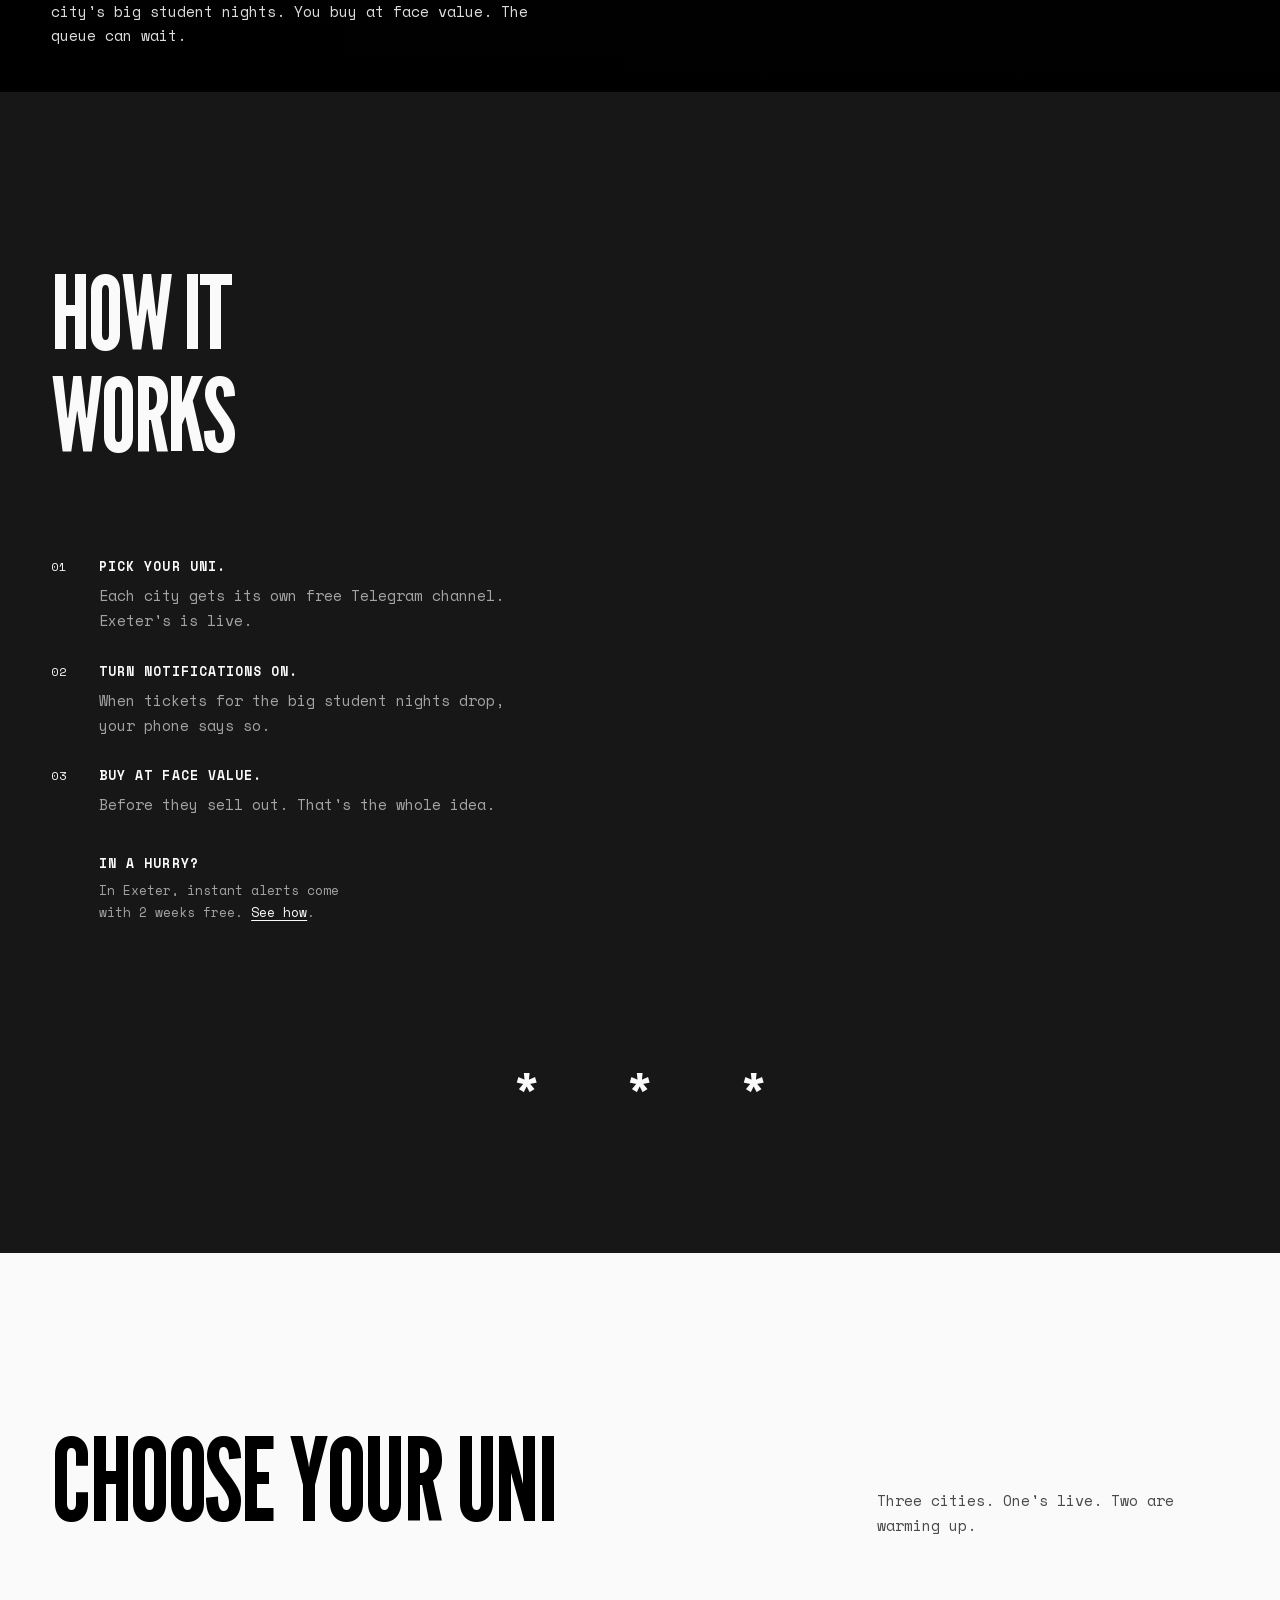
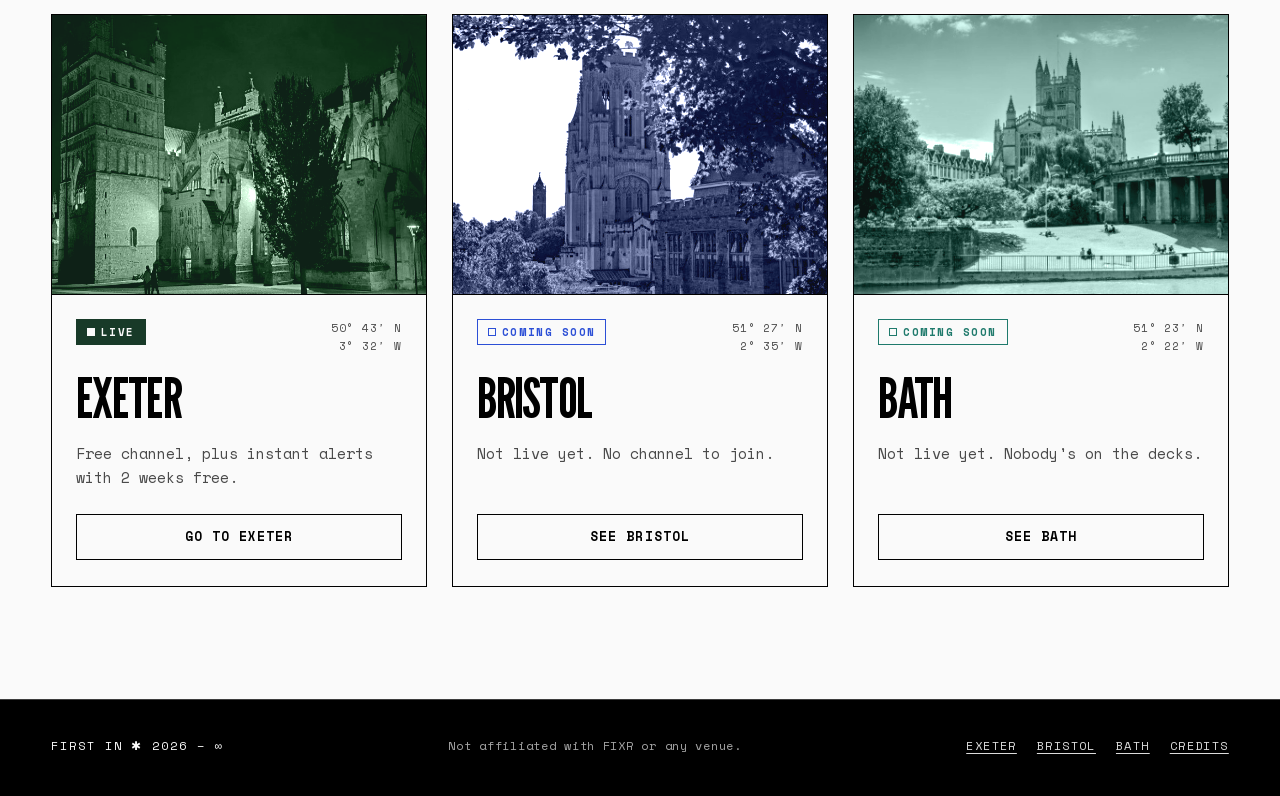
==== commit b3235736: "Owner's wording, Bristol and Bath photos, Squarespace-style scroll fades - Exeter: "TP Wednesday sel" ====
--- a/index.html
+++ b/index.html
@@ -17,6 +17,7 @@
   <link rel="preload" href="assets/fonts/league-gothic-latin.woff2" as="font" type="font/woff2" crossorigin>
   <link rel="preload" href="assets/fonts/space-mono-400-latin.woff2" as="font" type="font/woff2" crossorigin>
   <link rel="preload" href="assets/fonts/space-mono-700-latin.woff2" as="font" type="font/woff2" crossorigin>
+  <script>document.documentElement.classList.add('fx')</script>
   <link rel="stylesheet" href="assets/css/style.css">
   <script src="assets/js/main.js" defer></script>
 </head>
@@ -87,7 +88,7 @@
             </div>
           </li>
         </ol>
-        <p class="editorial__note">In a hurry? In Exeter, instant alerts come with 2&nbsp;weeks free. <a href="exeter/#join">See how</a>.</p>
+        <p class="editorial__note"><strong>In a hurry?</strong> In Exeter, instant alerts come with 2&nbsp;weeks free.&nbsp;<a href="exeter/#join">See&nbsp;how</a>.</p>
       </div>
 
       <div class="collage">
@@ -144,9 +145,12 @@
         </li>
 
         <li class="card card--bristol">
-          <div class="card__media card__panel" aria-hidden="true">
-            <span>51° 27′ N</span>
-            <span>2° 35′ W</span>
+          <div class="card__media ph ph--duo">
+            <img src="assets/img/bristol-wills-memorial-900.jpg" width="900" height="506"
+                 sizes="(max-width: 760px) 100vw, 33vw"
+                 srcset="assets/img/bristol-wills-memorial-900.jpg 900w, assets/img/bristol-wills-memorial.jpg 1280w"
+                 loading="lazy" decoding="async" style="object-position: 48% 40%"
+                 alt="The Wills Memorial Building in Bristol among the trees, with Cabot Tower behind">
           </div>
           <div class="card__body">
             <div class="card__top">
@@ -162,9 +166,12 @@
         </li>
 
         <li class="card card--bath">
-          <div class="card__media card__panel" aria-hidden="true">
-            <span>51° 23′ N</span>
-            <span>2° 22′ W</span>
+          <div class="card__media ph ph--duo">
+            <img src="assets/img/bath-abbey-900.jpg" width="900" height="596"
+                 sizes="(max-width: 760px) 100vw, 33vw"
+                 srcset="assets/img/bath-abbey-900.jpg 900w, assets/img/bath-abbey.jpg 1400w"
+                 loading="lazy" decoding="async" style="object-position: 52% 45%"
+                 alt="Bath Abbey above Parade Gardens on a sunny day">
           </div>
           <div class="card__body">
             <div class="card__top">
--- a/assets/css/style.css
+++ b/assets/css/style.css
@@ -316,6 +316,19 @@
   --btn-fg: var(--fg);
 }
 
+/* filled: the main call to action */
+.btn--solid {
+  background: var(--btn-fg);
+  color: var(--btn-bg);
+}
+
+.btn--solid:hover,
+.btn--solid:focus-visible {
+  background: var(--fg-strong);
+  border-color: var(--fg-strong);
+  color: var(--btn-bg);
+}
+
 /* ---------- Header ---------- */
 
 .site-header {
@@ -393,6 +406,7 @@
 
 .site-header__cta {
   justify-self: end;
+  white-space: nowrap;
 }
 
 @media (max-width: 760px) {
@@ -617,6 +631,13 @@
   mix-blend-mode: lighten;
 }
 
+/* the bright, hazy skies in the Bath and Bristol bands clip under the stronger
+   contrast above and pick up a pink/grey cast, so they get a softer curve */
+.theme-bath .band__media img,
+.theme-bristol .band__media img {
+  filter: grayscale(1) contrast(1.06) brightness(0.97);
+}
+
 /* ---------- Full-bleed photo band ---------- */
 
 .band {
@@ -648,18 +669,6 @@
   pointer-events: none;
 }
 
-/* Coming-soon pages: no photo, just the line on a dark panel */
-.band--plain {
-  min-height: 50vh;
-  min-height: 50svh;
-  border-top: 1px solid var(--rule);
-  background: radial-gradient(75% 95% at 0% 100%, var(--bg-glow) 0%, var(--bg-deep) 72%);
-}
-
-.band--plain::after {
-  content: none;
-}
-
 .band__text {
   position: relative;
   z-index: 1;
@@ -686,6 +695,29 @@
 
 .band__sub a {
   color: var(--accent);
+}
+
+/* Exeter band: a big display headline with a brass line under it */
+.band__line--display {
+  font-family: var(--font-display);
+  font-weight: 400;
+  font-synthesis: none;
+  font-size: clamp(2.9rem, 7.4vw, 7.4rem);
+  line-height: 0.92;
+  letter-spacing: -0.03em;
+  text-shadow: 0 2px 18px rgba(var(--shade, 0, 0, 0), 0.55);
+}
+
+.band__sub--accent {
+  color: var(--accent);
+  font-weight: 700;
+  text-transform: uppercase;
+  letter-spacing: 0.08em;
+  text-wrap: balance;
+}
+
+.band:has(.band__line--display) .band__text {
+  max-width: 70rem;
 }
 
 /* ---------- Editorial section + collage ---------- */
@@ -758,17 +790,49 @@
   color: var(--accent);
 }
 
+.steps a.btn {
+  color: var(--btn-fg);
+}
+
+.steps a.btn--solid {
+  color: var(--btn-bg);
+}
+
+.steps a.btn:hover,
+.steps a.btn:focus-visible {
+  color: var(--btn-bg);
+}
+
+.steps p.steps__cta {
+  margin-top: 1rem;
+}
+
+.steps p.steps__small {
+  margin-top: 0.6rem;
+  font-size: 0.75rem;
+  text-wrap: balance;
+}
+
 .editorial__note {
   max-width: 30rem;
   margin: 2.25rem 0 0;
   padding-left: 3rem;
   color: var(--fg-muted);
   font-size: 0.8125rem;
-  text-wrap: pretty;
+  text-wrap: balance;
 }
 
 .editorial__note a {
   color: var(--accent);
+}
+
+.editorial__note strong {
+  display: block;
+  margin-bottom: 0.35rem;
+  color: var(--fg-strong);
+  font-size: 0.8125rem;
+  text-transform: uppercase;
+  letter-spacing: 0.08em;
 }
 
 /* above .editorial__text (z-index 2) so the rule tucks under the photos */
@@ -913,6 +977,7 @@
 
 .light__head .display {
   font-size: clamp(3.6rem, 9vw, 10.5rem);
+  text-wrap: balance;
 }
 
 .light__intro {
@@ -949,6 +1014,25 @@
   max-width: 64rem;
 }
 
+/* tablets: two columns, and an odd last card spans the row (photo left, text
+   right) instead of sitting alone next to an empty gap */
+@media (min-width: 600px) and (max-width: 939.98px) {
+  .cards:not(.cards--two) {
+    grid-template-columns: repeat(2, minmax(0, 1fr));
+  }
+
+  .cards:not(.cards--two) > .card:last-child:nth-child(odd) {
+    grid-column: 1 / -1;
+    flex-direction: row;
+  }
+
+  .cards:not(.cards--two) > .card:last-child:nth-child(odd) .card__media {
+    flex: 0 0 calc(50% - clamp(1rem, 2vw, 1.75rem) / 2);
+    border-bottom: 0;
+    border-right: 1px solid var(--light-fg);
+  }
+}
+
 .card {
   --card-accent: var(--light-accent);
   display: flex;
@@ -960,39 +1044,6 @@
 .card__media {
   aspect-ratio: 4 / 3;
   border-bottom: 1px solid var(--light-fg);
-}
-
-/* coming-soon cards: no photo yet, just the city's coordinates in outline */
-.card__panel {
-  container-type: inline-size;
-  display: flex;
-  flex-direction: column;
-  justify-content: center;
-  align-items: center;
-  overflow: hidden;
-  background: var(--card-accent);
-  /* a touch darker, so the live Exeter photo stays the strongest card */
-  background: color-mix(in srgb, var(--card-accent) 82%, #000);
-  color: var(--light-bg);
-  font-family: var(--font-display);
-  font-weight: 400;
-  font-synthesis: none;
-  line-height: 0.95;
-  letter-spacing: 0.01em;
-  white-space: nowrap;
-  user-select: none;
-}
-
-.card__panel span {
-  font-size: 4.5rem;
-  font-size: 19cqi;
-}
-
-@supports (-webkit-text-stroke: 1px) {
-  .card__panel {
-    color: transparent;
-    -webkit-text-stroke: 1px var(--light-bg);
-  }
 }
 
 .card__body {
@@ -1076,6 +1127,7 @@
 
 .card__list li {
   padding: 0.6rem 0;
+  text-wrap: pretty;
   border-bottom: 1px solid color-mix(in srgb, var(--light-fg) 22%, transparent);
 }
 
@@ -1190,7 +1242,7 @@
 
 .credit dl {
   display: grid;
-  grid-template-columns: max-content minmax(0, 1fr);
+  grid-template-columns: 7rem minmax(0, 1fr);
   gap: 0.2rem 1rem;
   margin: 0;
   color: var(--fg-muted);
@@ -1298,3 +1350,76 @@
     transition: none !important;
   }
 }
+
+/* ---------- Scroll fades (Squarespace-style) ----------
+   main.js tags sections with .fade as the page loads and toggles .is-in as they
+   enter and leave the screen, so things fade in on the way down and again on the
+   way back up. Nothing is hidden without JS: only main.js adds .fade, and .fx
+   (set by a one-line script in each page's <head>, so the hero can fade in from
+   the first paint) only drives the animations. None of it runs for people who
+   turn motion down, or when printing. */
+
+@media screen and (prefers-reduced-motion: no-preference) {
+  .band {
+    overflow: hidden;   /* photos start slightly zoomed while fading in */
+  }
+
+  .fx .fade {
+    opacity: 0;
+    translate: 0 1.75rem;
+    transition:
+      opacity 0.9s cubic-bezier(0.2, 0.65, 0.25, 1),
+      translate 1.1s cubic-bezier(0.2, 0.65, 0.25, 1),
+      scale 1.6s cubic-bezier(0.2, 0.65, 0.25, 1);
+  }
+
+  .fx .fade.is-in {
+    opacity: 1;
+    translate: none;
+    transition-delay: var(--fade-delay, 0s);
+  }
+
+  /* photos: a gentle zoom-out as they fade in, no slide */
+  .fx .fade--photo {
+    translate: none;
+    scale: 1.06;
+  }
+
+  .fx .fade--photo.is-in {
+    scale: 1;
+  }
+
+  /* the thin rule draws itself across */
+  .fx .fade--line {
+    translate: none;
+    scale: 0 1;
+    transform-origin: left center;
+  }
+
+  .fx .fade--line.is-in {
+    scale: 1 1;
+  }
+
+  /* the hero fades up on load */
+  .fx .hero__word {
+    animation:
+      hero-in 1.4s cubic-bezier(0.2, 0.65, 0.25, 1) both,
+      drift 26s ease-in-out 1.4s infinite alternate backwards;
+  }
+
+  .fx .hero__tag,
+  .fx .hero__actions,
+  .fx .hero__meta {
+    animation: hero-up 1.1s cubic-bezier(0.2, 0.65, 0.25, 1) 0.45s both;
+  }
+}
+
+@keyframes hero-in {
+  from { opacity: 0; }
+  to { opacity: 1; }
+}
+
+@keyframes hero-up {
+  from { opacity: 0; translate: 0 1.25rem; }
+  to { opacity: 1; translate: none; }
+}
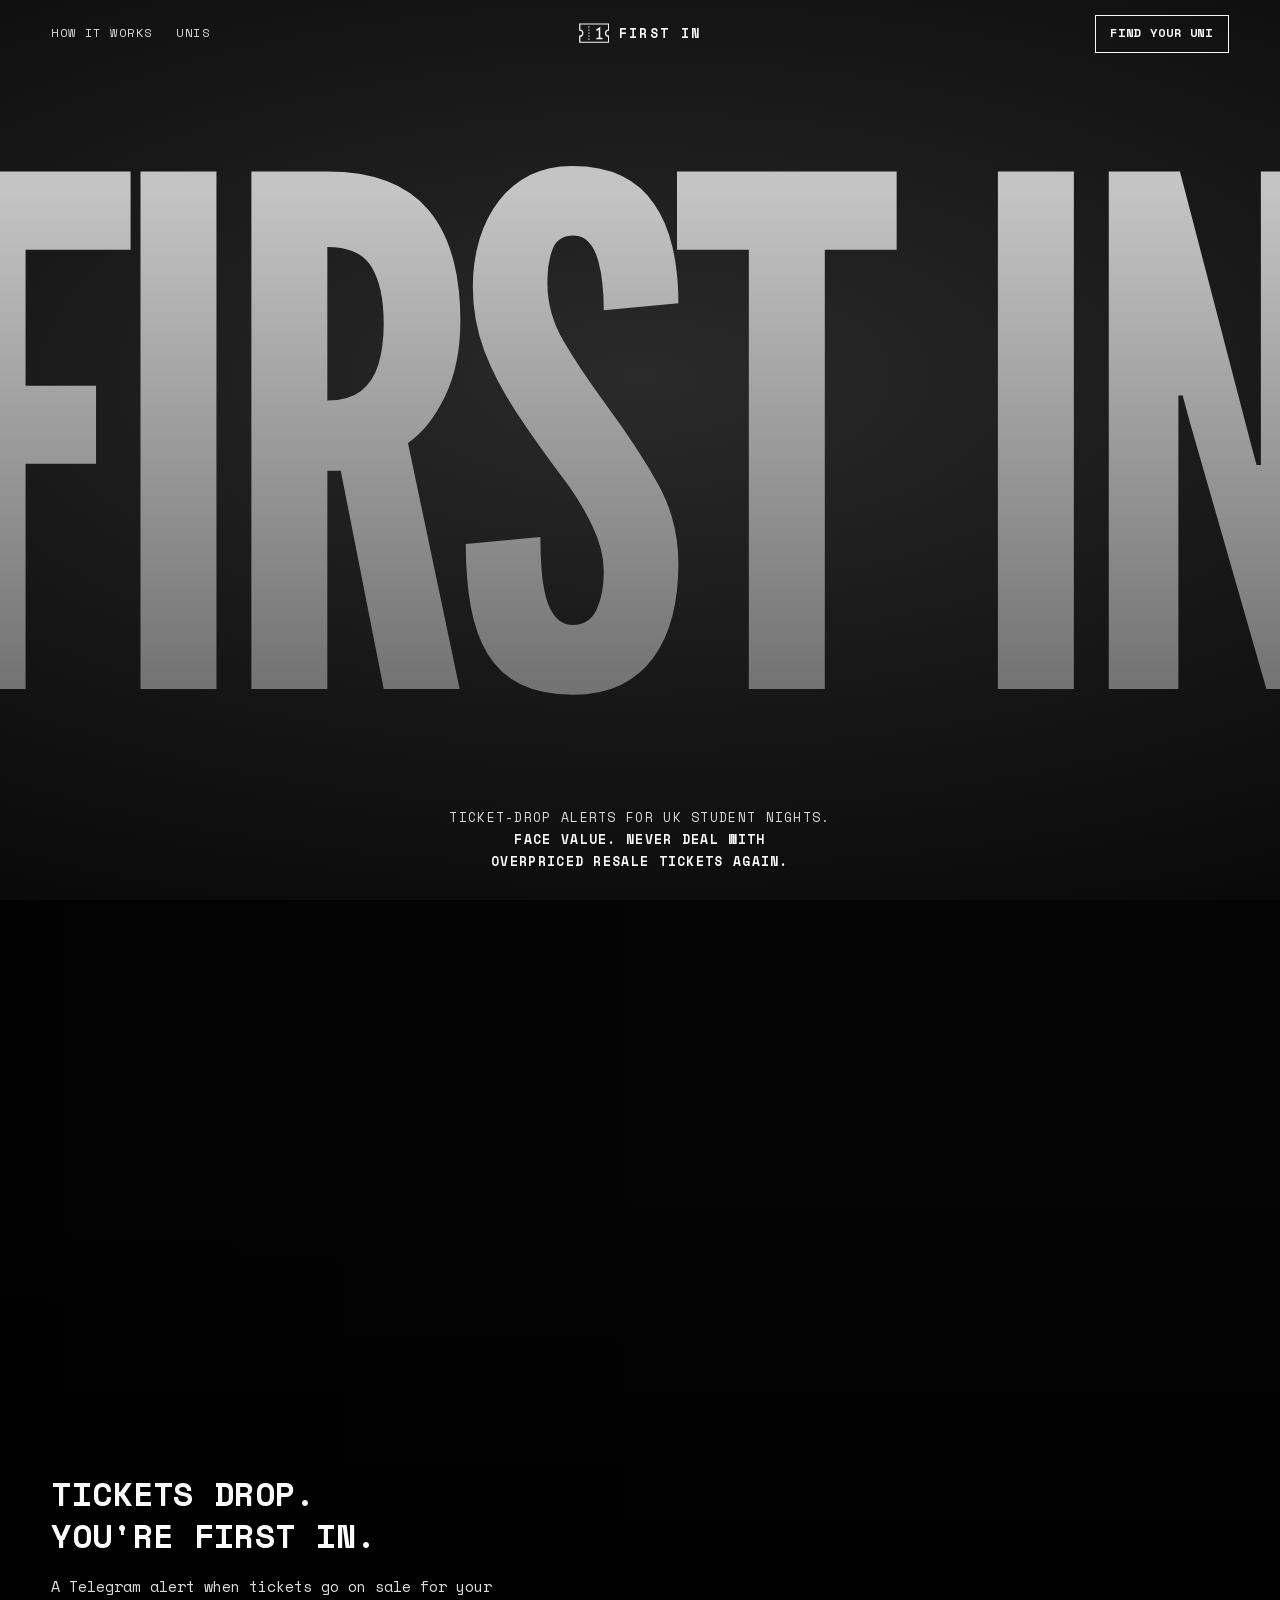
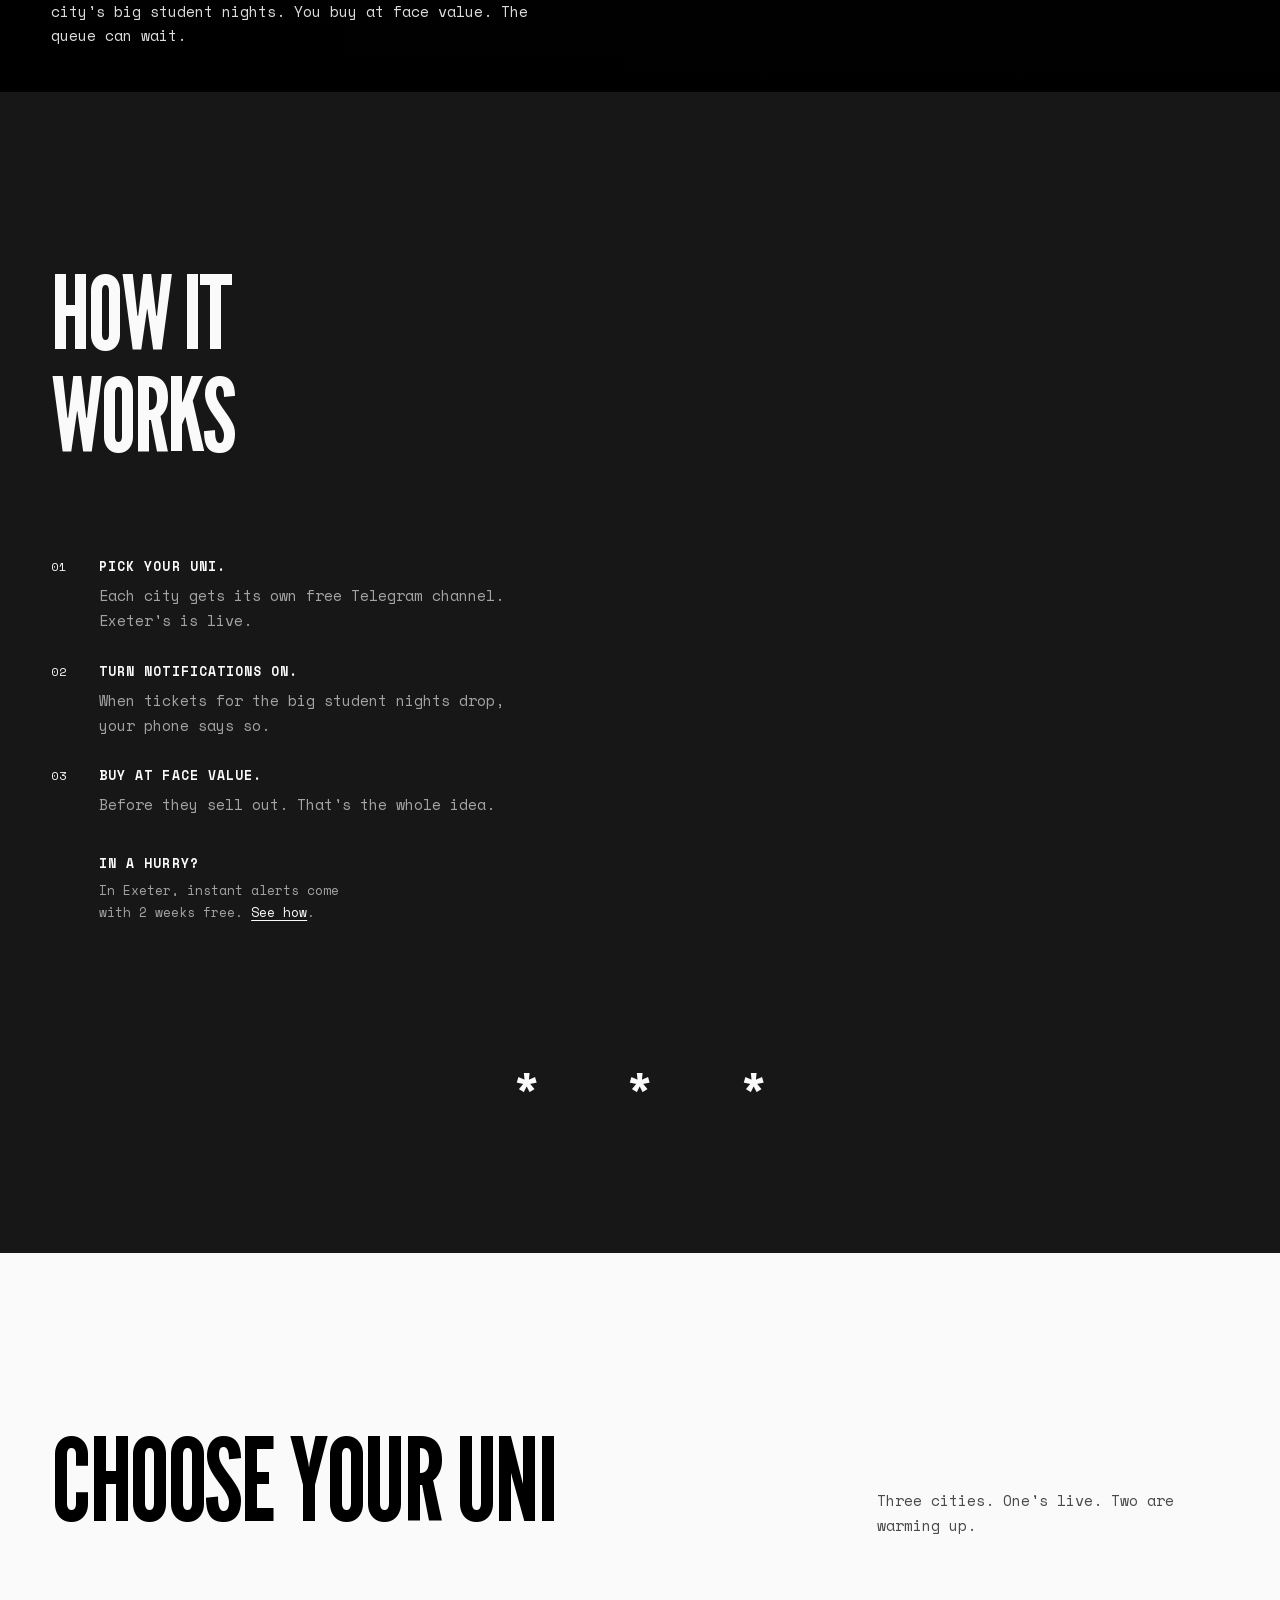
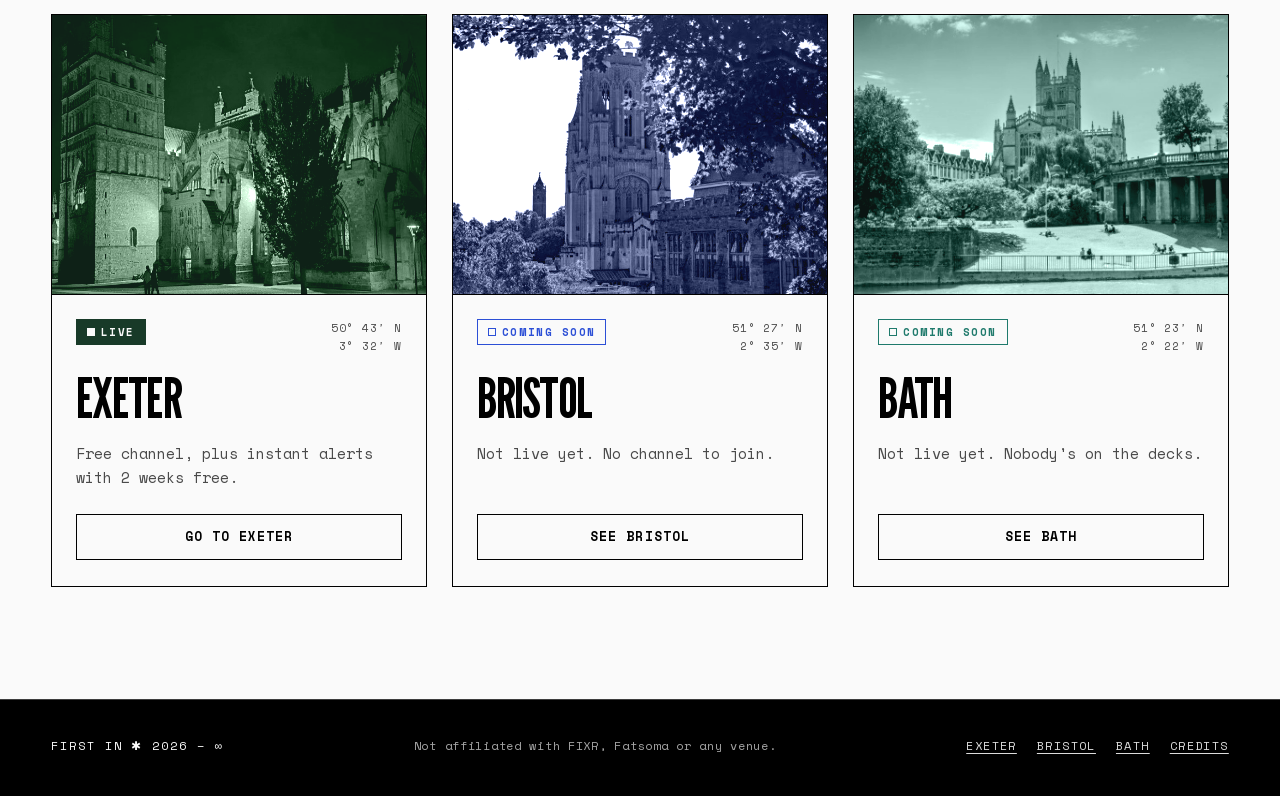
==== commit 39298f12: "Home: faster hero, resale tagline, crowd photos; Exeter: drop the title - Home hero word scrolls fas" ====
--- a/index.html
+++ b/index.html
@@ -40,7 +40,7 @@
       <div class="hero__stage">
         <h1 class="hero__word" id="hero-title">First In</h1>
       </div>
-      <p class="hero__tag">Ticket-drop alerts for UK student nights. <strong>Face value. Before they sell out.</strong></p>
+      <p class="hero__tag">Ticket-drop alerts for UK student nights. <strong>Face value. Never deal with overpriced resale tickets again.</strong></p>
       <div class="hero__meta">
         <p>Live: Exeter</p>
         <p>Soon: Bristol, Bath</p>
@@ -49,11 +49,11 @@
     </section>
 
     <section class="band" aria-label="Tickets drop">
-      <div class="band__media ph" style="--pos: 50% 55%">
-        <img src="assets/img/exeter-river-twilight-900.jpg"
-             srcset="assets/img/exeter-river-twilight-900.jpg 900w, assets/img/exeter-river-twilight.jpg 1800w"
-             sizes="(max-aspect-ratio: 1/1) 132vh, 100vw" width="900" height="600" loading="lazy" decoding="async"
-             alt="The River Exe at sunset, with the suspension footbridge silhouetted against a golden sky">
+      <div class="band__media ph" style="--pos: 50% 40%">
+        <img src="assets/img/crowd-stage-900.jpg"
+             srcset="assets/img/crowd-stage-900.jpg 900w, assets/img/crowd-stage.jpg 1800w"
+             sizes="(max-aspect-ratio: 1/1) 132vh, 100vw" width="900" height="599" loading="lazy" decoding="async"
+             alt="A packed student crowd pressed against the barrier as an MC performs on stage">
       </div>
       <div class="band__text">
         <p class="band__line">Tickets drop.<br>You're first in.</p>
@@ -93,23 +93,24 @@
 
       <div class="collage">
         <figure class="ph collage__a">
-          <img src="assets/img/exeter-cathedral-night-900.jpg" width="900" height="512"
+          <img src="assets/img/crowd-dj-900.jpg" width="900" height="506"
                sizes="(max-width: 760px) 70vw, 30vw"
-               srcset="assets/img/exeter-cathedral-night-900.jpg 900w, assets/img/exeter-cathedral-night.jpg 1800w"
-               loading="lazy" decoding="async" style="object-position: 22% 50%"
-               alt="Exeter Cathedral floodlit against a deep blue night sky">
+               srcset="assets/img/crowd-dj-900.jpg 900w, assets/img/crowd-dj.jpg 1600w"
+               loading="lazy" decoding="async" style="object-position: 62% 40%"
+               alt="A DJ at the decks in front of a crowd of students dancing against the barrier">
         </figure>
         <figure class="ph collage__b">
-          <img src="assets/img/exeter-quay-night-900.jpg" width="900" height="675"
+          <img src="assets/img/friends-dancefloor-900.jpg" width="900" height="600"
                sizes="(max-width: 760px) 50vw, 25vw"
-               srcset="assets/img/exeter-quay-night-900.jpg 900w, assets/img/exeter-quay-night.jpg 1800w"
-               loading="lazy" decoding="async" style="object-position: 60% 50%"
-               alt="Exeter Quay at night, its lights reflected in the River Exe">
+               srcset="assets/img/friends-dancefloor-900.jpg 900w, assets/img/friends-dancefloor.jpg 1407w"
+               loading="lazy" decoding="async" style="object-position: 46% 35%"
+               alt="A group of friends laughing with their arms up on a busy dance floor">
         </figure>
         <p class="coords">
           <span class="coords__label">Live in Exeter</span>
-          <span>50° 43′ 06″ N</span>
-          <span>3° 32′ 02″ W</span>
+          <span>TIMEPIECE.</span>
+          <span>FATSOMA.</span>
+          <span>SPORTSNIGHT.</span>
         </p>
       </div>
     </section>
@@ -191,7 +192,7 @@
 
   <footer class="site-footer">
     <p class="site-footer__mark">First In <span class="star" aria-hidden="true">✱</span> 2026 – ∞</p>
-    <p>Not affiliated with FIXR or any venue.</p>
+    <p>Not affiliated with FIXR, Fatsoma or any venue.</p>
     <nav aria-label="Footer">
       <ul>
         <li><a href="exeter/">Exeter</a></li>
--- a/assets/css/style.css
+++ b/assets/css/style.css
@@ -481,7 +481,7 @@
 
 @media (prefers-reduced-motion: no-preference) {
   .hero__word {
-    animation: drift 26s ease-in-out infinite alternate;
+    animation: drift 9s ease-in-out infinite alternate;
   }
 }
 
@@ -669,6 +669,14 @@
   pointer-events: none;
 }
 
+/* opening band (Exeter page): darken the top too, so the header reads over a bright sky */
+.band--lead::after {
+  background:
+    linear-gradient(180deg, rgba(var(--shade), 0.75) 0%, rgba(var(--shade), 0) 9rem),
+    linear-gradient(0deg, rgba(var(--shade), 0.92) 0%, rgba(var(--shade), 0.6) 32%, rgba(var(--shade), 0) 68%),
+    linear-gradient(90deg, rgba(var(--shade), 0.55) 0%, rgba(var(--shade), 0) 60%);
+}
+
 .band__text {
   position: relative;
   z-index: 1;
@@ -699,6 +707,7 @@
 
 /* Exeter band: a big display headline with a brass line under it */
 .band__line--display {
+  margin-top: 0;
   font-family: var(--font-display);
   font-weight: 400;
   font-synthesis: none;
@@ -1404,7 +1413,20 @@
   .fx .hero__word {
     animation:
       hero-in 1.4s cubic-bezier(0.2, 0.65, 0.25, 1) both,
-      drift 26s ease-in-out 1.4s infinite alternate backwards;
+      drift 9s ease-in-out 1.4s infinite alternate backwards;
+  }
+
+  /* Exeter page has no hero: its opening photo band fades in on load instead */
+  .fx .band--lead .band__media {
+    animation: lead-photo 1.8s cubic-bezier(0.2, 0.65, 0.25, 1) both;
+  }
+
+  .fx .band--lead .band__text > * {
+    animation: hero-up 1.1s cubic-bezier(0.2, 0.65, 0.25, 1) 0.35s both;
+  }
+
+  .fx .band--lead .band__text > * + * {
+    animation-delay: 0.6s;
   }
 
   .fx .hero__tag,
@@ -1419,6 +1441,11 @@
   to { opacity: 1; }
 }
 
+@keyframes lead-photo {
+  from { opacity: 0; scale: 1.06; }
+  to { opacity: 1; scale: 1; }
+}
+
 @keyframes hero-up {
   from { opacity: 0; translate: 0 1.25rem; }
   to { opacity: 1; translate: none; }
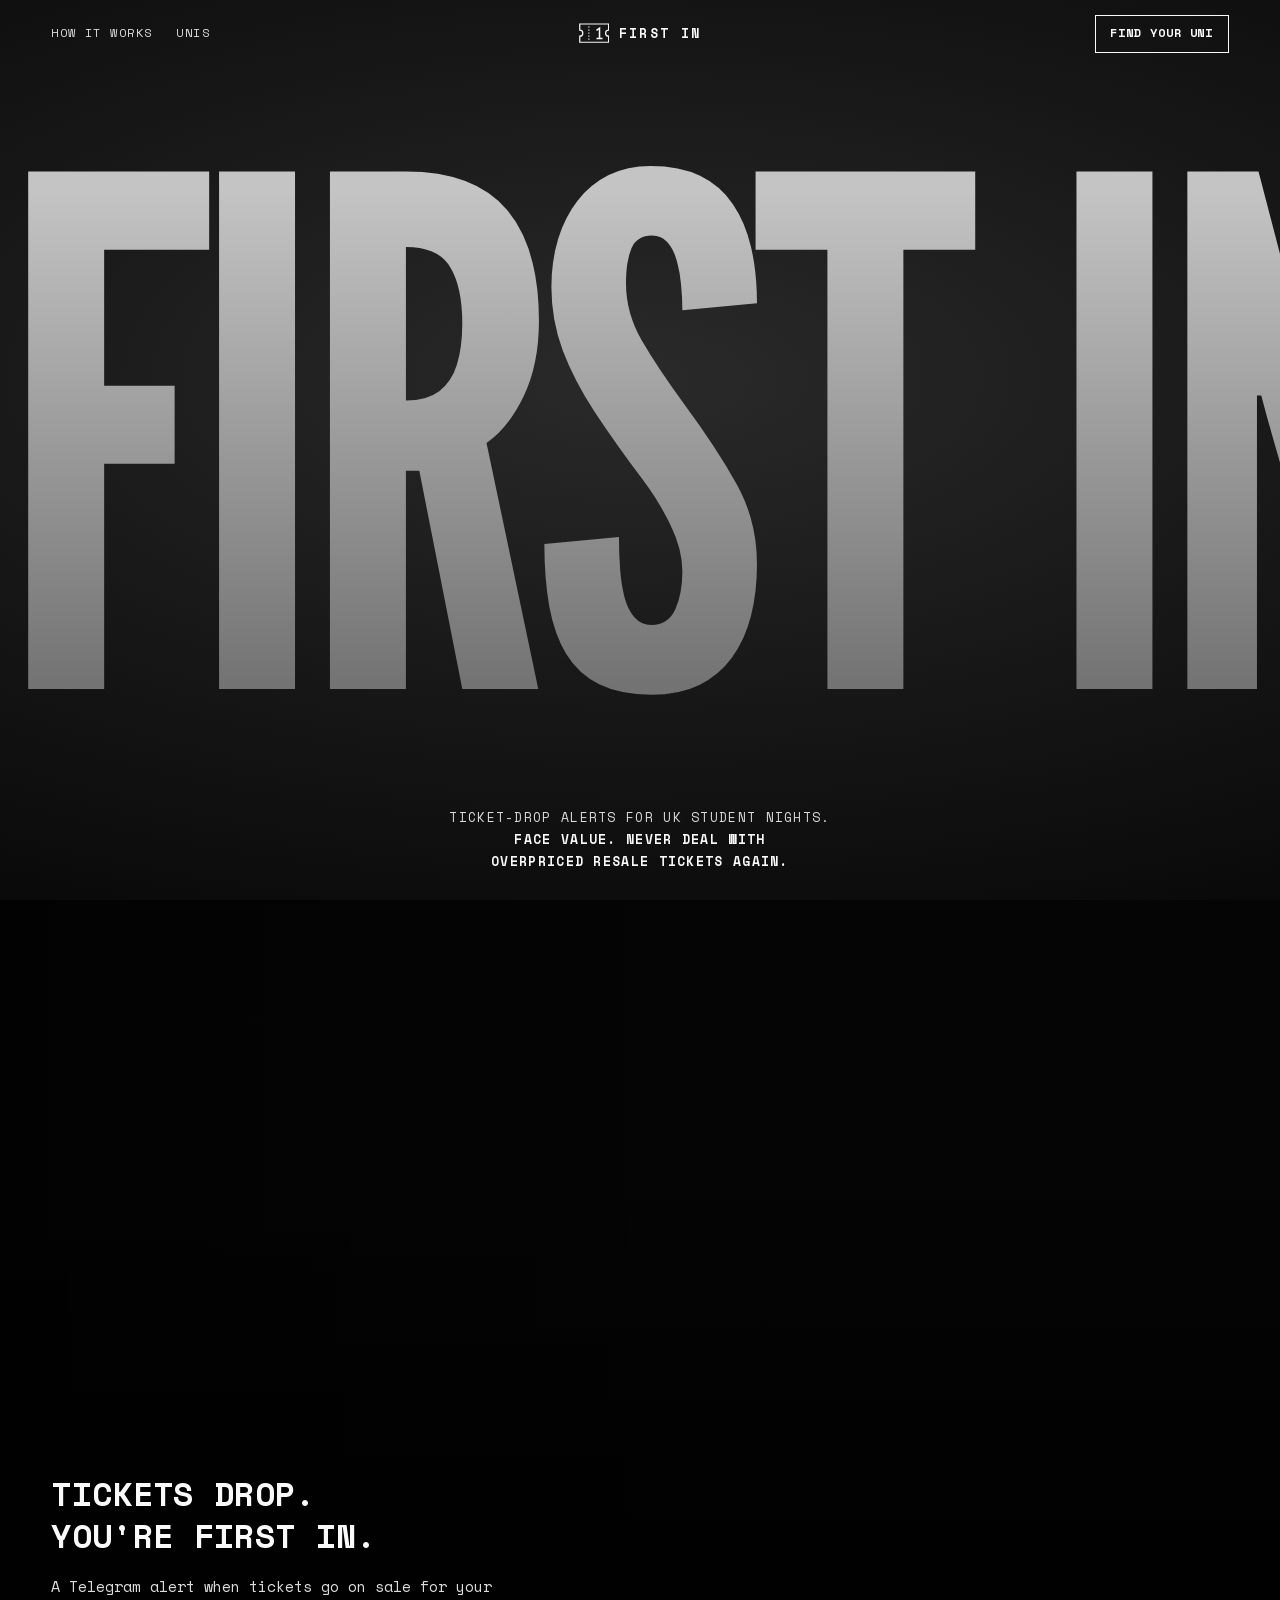
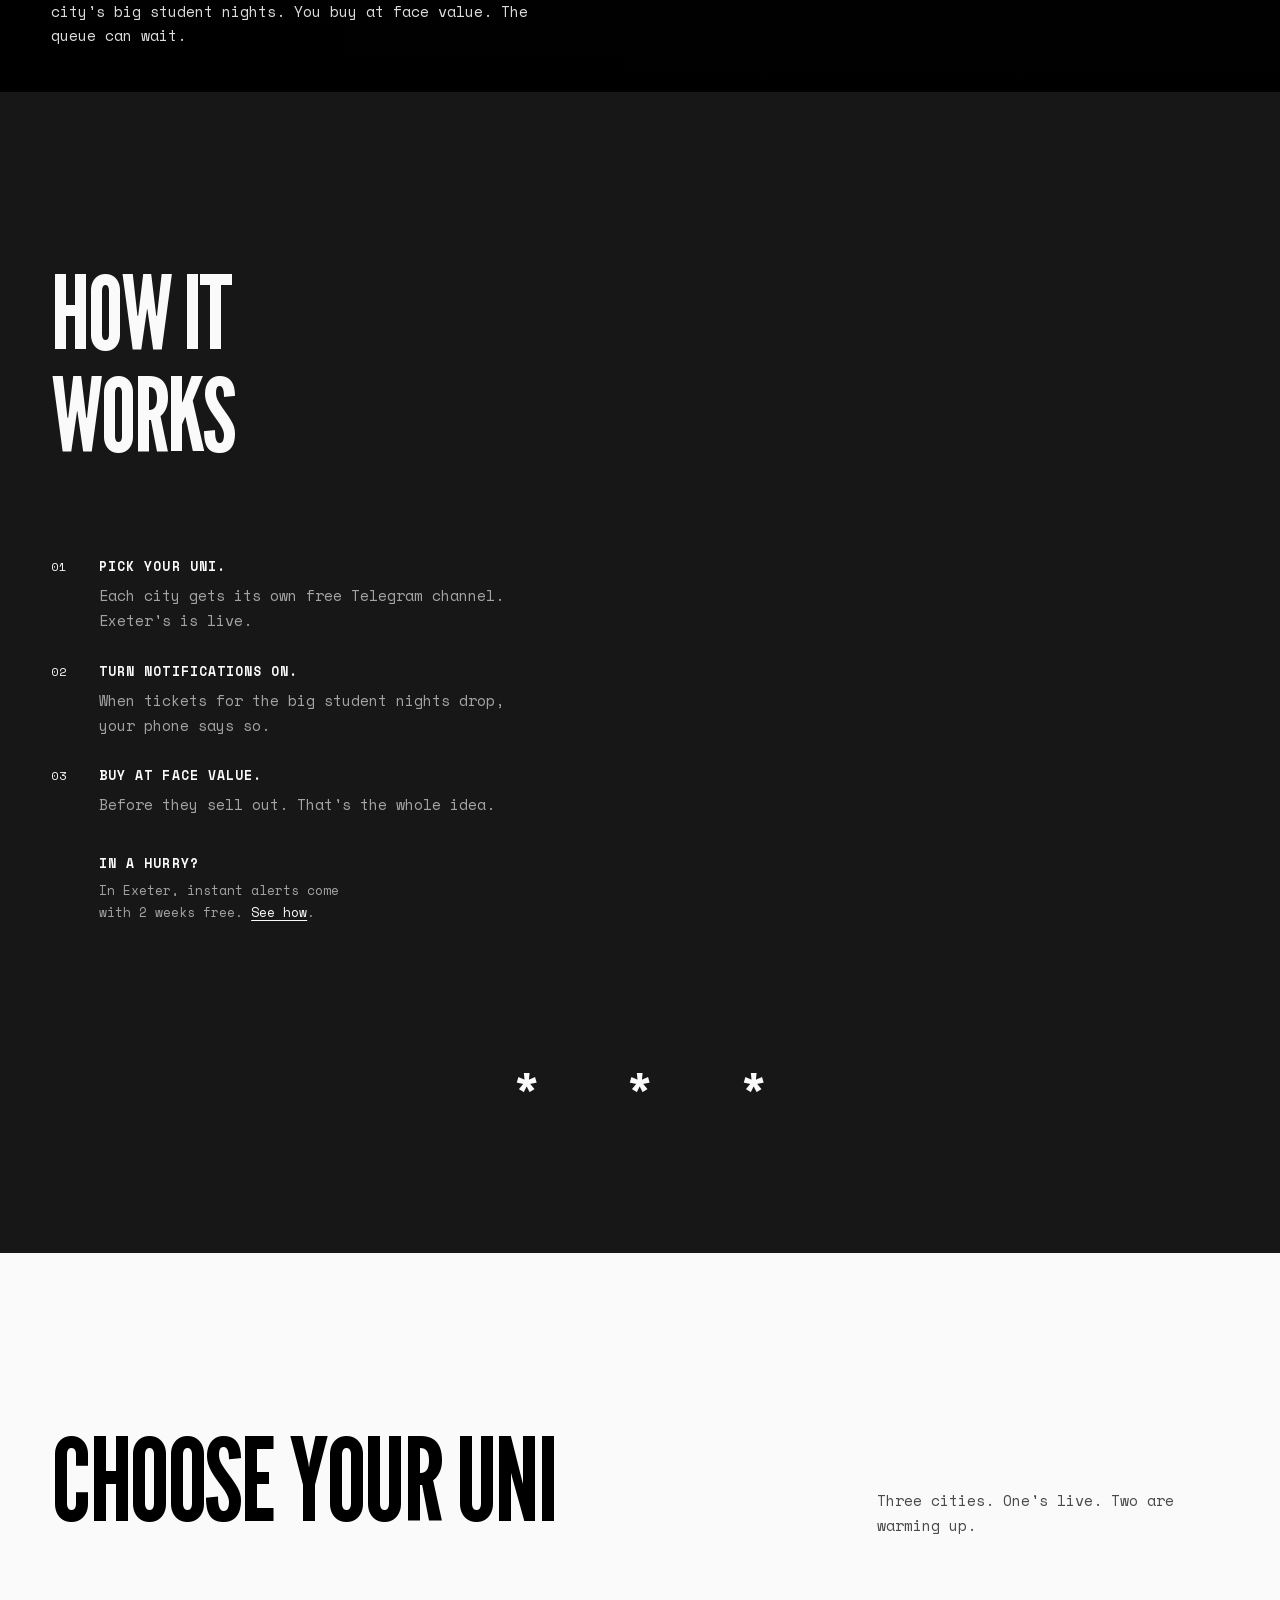
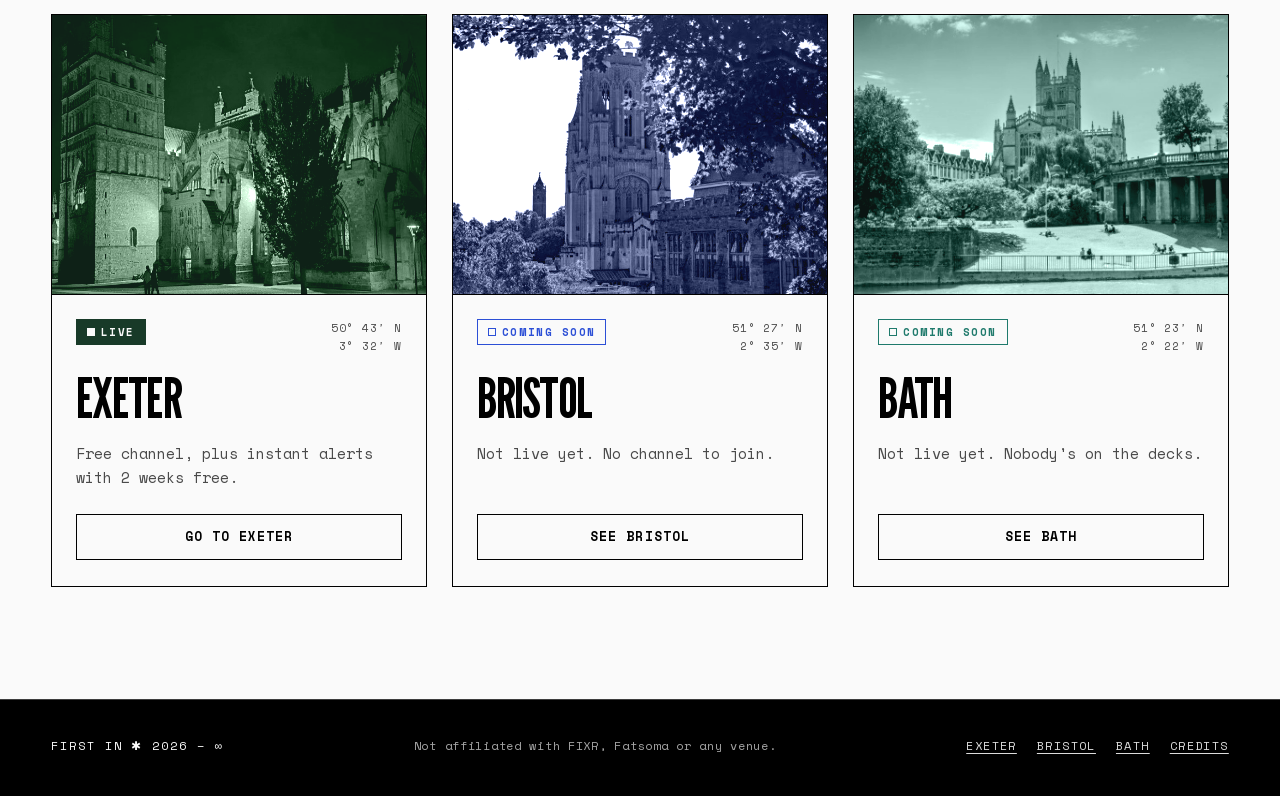
==== commit e84447b1: "Hero word is now a left-scrolling marquee; Exeter collage gets the club photo - Hero: three copies o" ====
--- a/index.html
+++ b/index.html
@@ -38,7 +38,7 @@
   <main id="main">
     <section class="hero" aria-labelledby="hero-title">
       <div class="hero__stage">
-        <h1 class="hero__word" id="hero-title">First In</h1>
+        <h1 class="hero__word" id="hero-title"><span class="visually-hidden">First In</span><span class="hero__track" aria-hidden="true"><span>First In</span><span>First In</span><span>First In</span></span></h1>
       </div>
       <p class="hero__tag">Ticket-drop alerts for UK student nights. <strong>Face value. Never deal with overpriced resale tickets again.</strong></p>
       <div class="hero__meta">
--- a/assets/css/style.css
+++ b/assets/css/style.css
@@ -452,8 +452,9 @@
 .hero__stage {
   display: flex;
   align-items: center;
-  justify-content: center; /* an over-wide child overflows equally both sides */
+  justify-content: flex-start; /* the marquee track starts at the left edge */
   min-width: 0;
+  overflow: hidden;
 }
 
 .hero__word {
@@ -462,36 +463,43 @@
   font-family: var(--font-display);
   font-weight: 400;
   font-synthesis: none;
-  /* purely width-driven so the word always bleeds off both edges. It is never
-     shrunk to fit the height: on wide, short screens the hero just runs past
-     the fold (the tagline sits below it) rather than losing the crop */
+  /* purely width-driven so the word always bleeds off both edges */
   font-size: var(--hero-size, 55vw);
-  translate: var(--hero-nudge, 0) 0;
   line-height: 0.86;
   letter-spacing: -0.03em;
   text-transform: uppercase;
   white-space: nowrap;
+  user-select: none;
+}
+
+/* the word runs as a marquee: three copies in a row, sliding left forever.
+   --hero-speed is the time for one copy to pass; smaller = faster */
+.hero__track {
+  display: flex;
+  width: max-content;
+}
+
+.hero__track > span {
+  padding-right: 0.22em;
   color: var(--word-bottom);
   background: linear-gradient(180deg, var(--word-top) 10%, var(--word-bottom) 92%);
   -webkit-background-clip: text;
   background-clip: text;
   -webkit-text-fill-color: transparent;
-  user-select: none;
 }
 
 @media (prefers-reduced-motion: no-preference) {
-  .hero__word {
-    animation: drift 9s ease-in-out infinite alternate;
-  }
-}
-
-/* each word overflows ~5vw per side, so a 2vw drift keeps both edges cropped */
-@keyframes drift {
+  .hero__track {
+    animation: marquee var(--hero-speed, 11s) linear infinite;
+  }
+}
+
+@keyframes marquee {
   from {
-    transform: translateX(-2vw);
+    transform: translateX(0);
   }
   to {
-    transform: translateX(2vw);
+    transform: translateX(-33.3333%);
   }
 }
 
@@ -1411,9 +1419,7 @@
 
   /* the hero fades up on load */
   .fx .hero__word {
-    animation:
-      hero-in 1.4s cubic-bezier(0.2, 0.65, 0.25, 1) both,
-      drift 9s ease-in-out 1.4s infinite alternate backwards;
+    animation: hero-in 1.4s cubic-bezier(0.2, 0.65, 0.25, 1) both;
   }
 
   /* Exeter page has no hero: its opening photo band fades in on load instead */
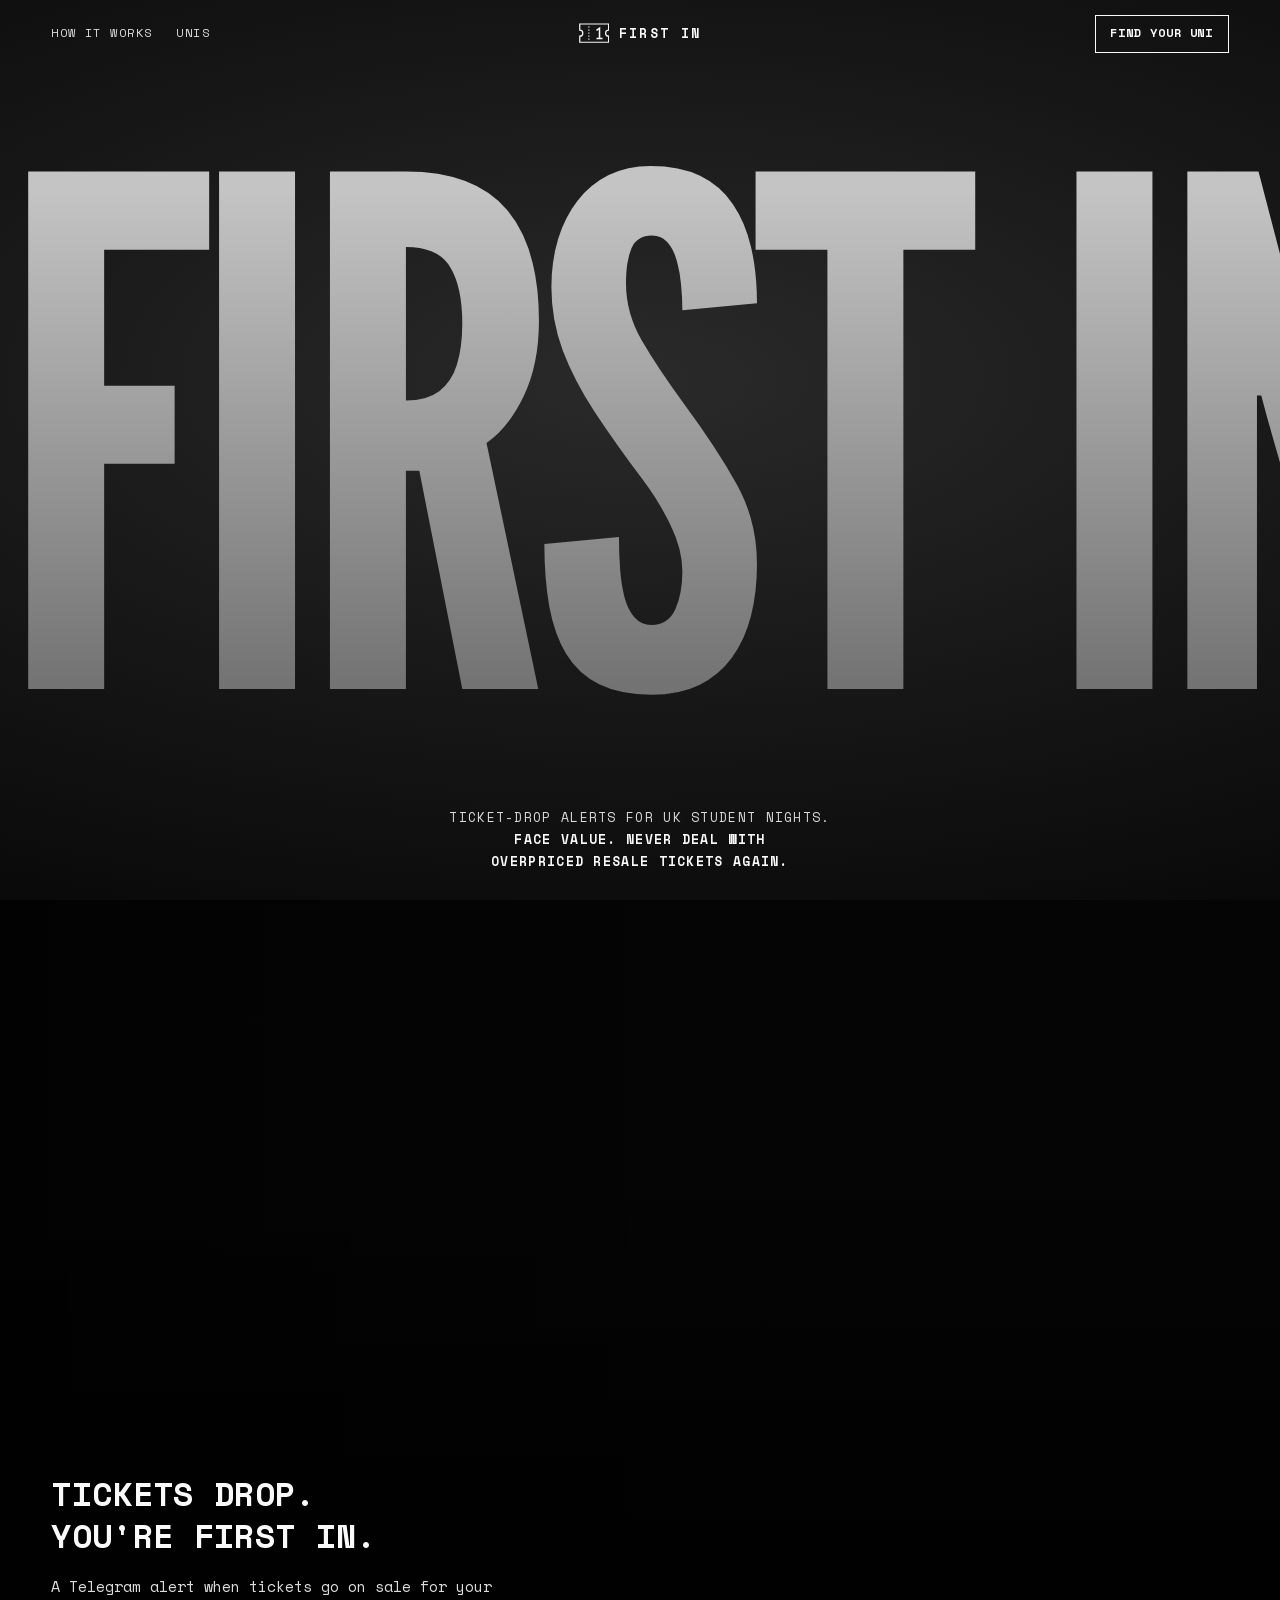
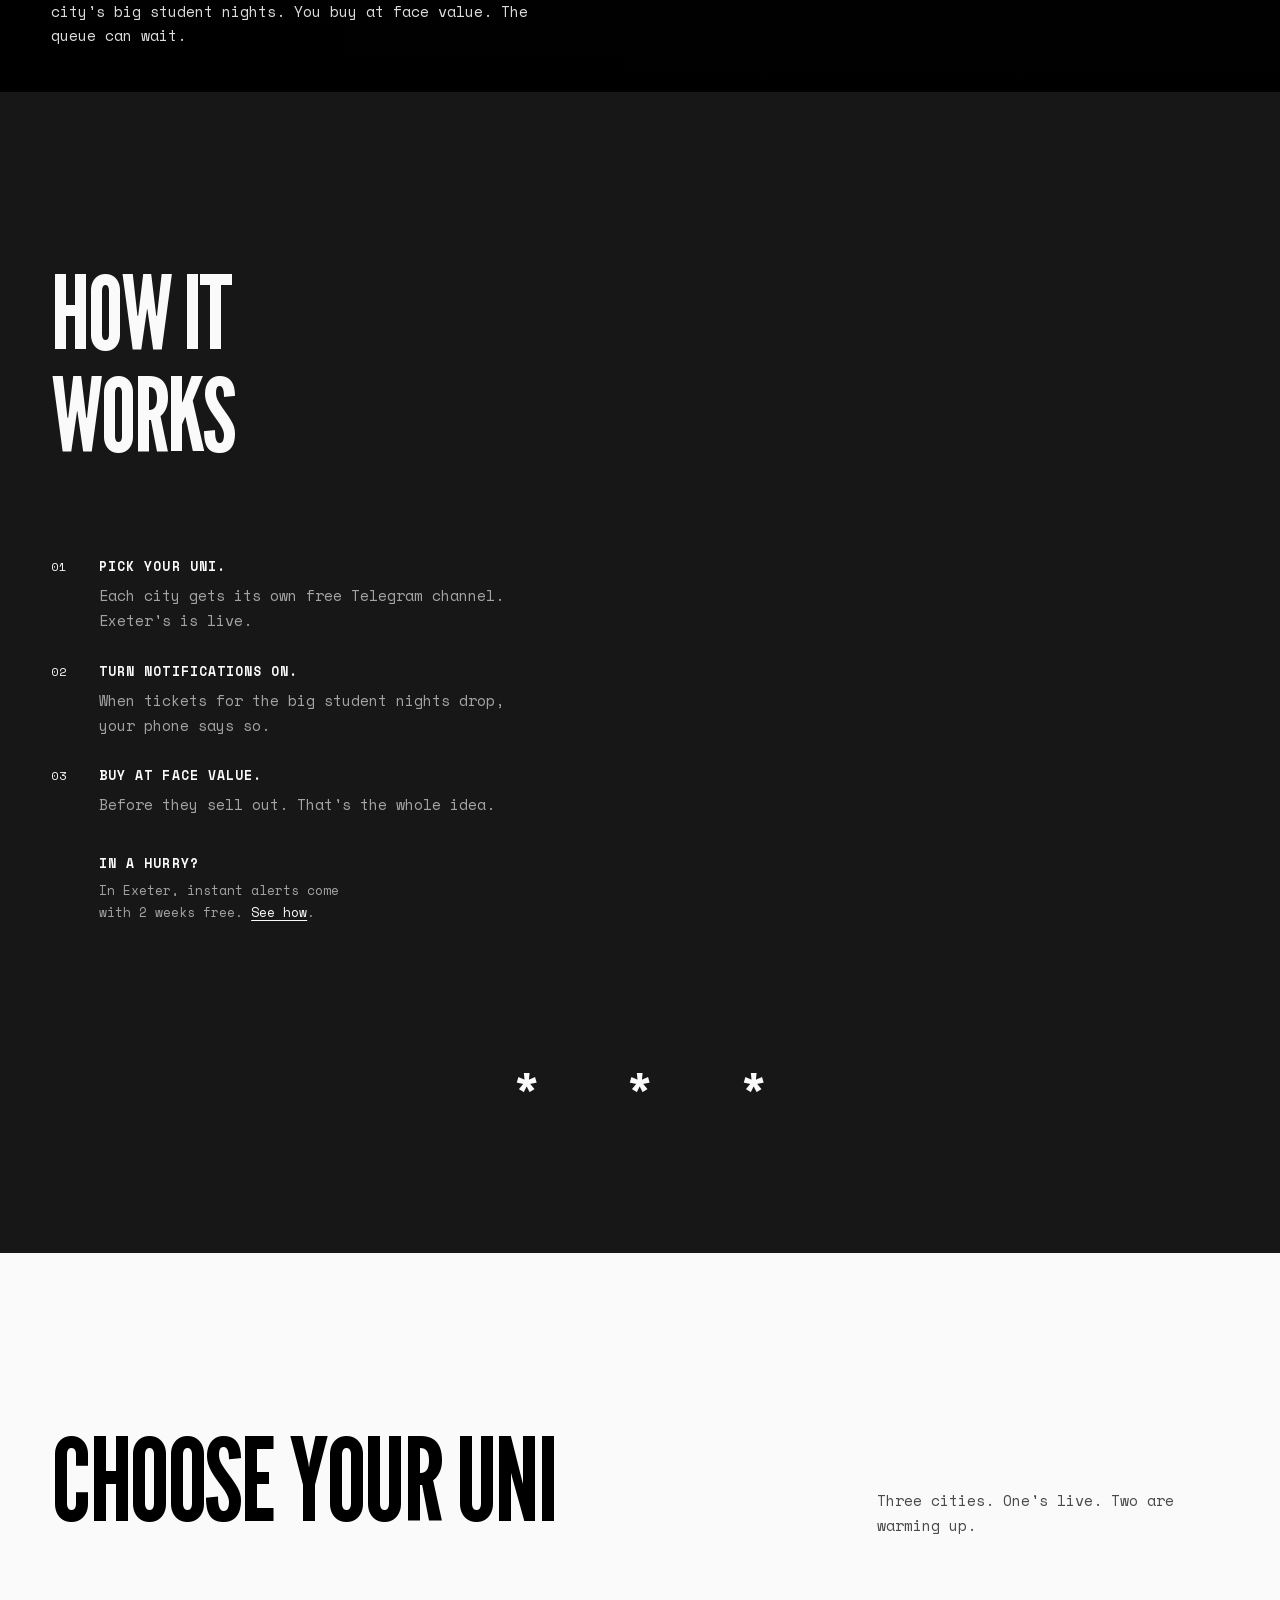
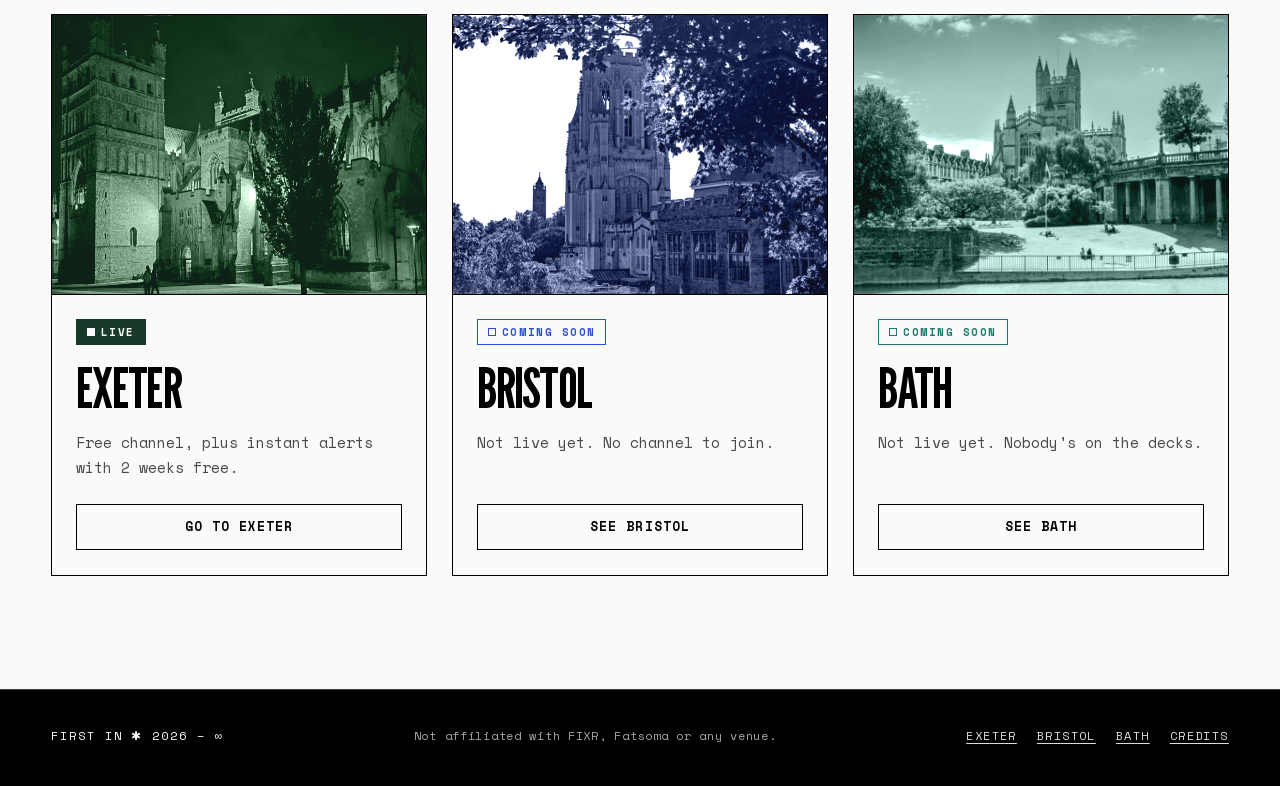
==== commit 677b2bb7: "Exeter bubble: 'Alerts for Timepiece. Cavern. Fever.'; remove all other coordinates Co-Authored-By: " ====
--- a/index.html
+++ b/index.html
@@ -135,7 +135,6 @@
           <div class="card__body">
             <div class="card__top">
               <p class="status status--live">Live</p>
-              <p class="card__coords">50° 43′ N<br>3° 32′ W</p>
             </div>
             <h3 class="card__title">Exeter</h3>
             <p class="card__text">Free channel, plus instant alerts with 2&nbsp;weeks free.</p>
@@ -156,7 +155,6 @@
           <div class="card__body">
             <div class="card__top">
               <p class="status">Coming soon</p>
-              <p class="card__coords">51° 27′ N<br>2° 35′ W</p>
             </div>
             <h3 class="card__title">Bristol</h3>
             <p class="card__text">Not live yet. No channel to join.</p>
@@ -177,7 +175,6 @@
           <div class="card__body">
             <div class="card__top">
               <p class="status">Coming soon</p>
-              <p class="card__coords">51° 23′ N<br>2° 22′ W</p>
             </div>
             <h3 class="card__title">Bath</h3>
             <p class="card__text">Not live yet. Nobody's on the decks.</p>
--- a/assets/css/style.css
+++ b/assets/css/style.css
@@ -490,7 +490,7 @@
 
 @media (prefers-reduced-motion: no-preference) {
   .hero__track {
-    animation: marquee var(--hero-speed, 11s) linear infinite;
+    animation: marquee var(--hero-speed, 20s) linear infinite;
   }
 }
 
